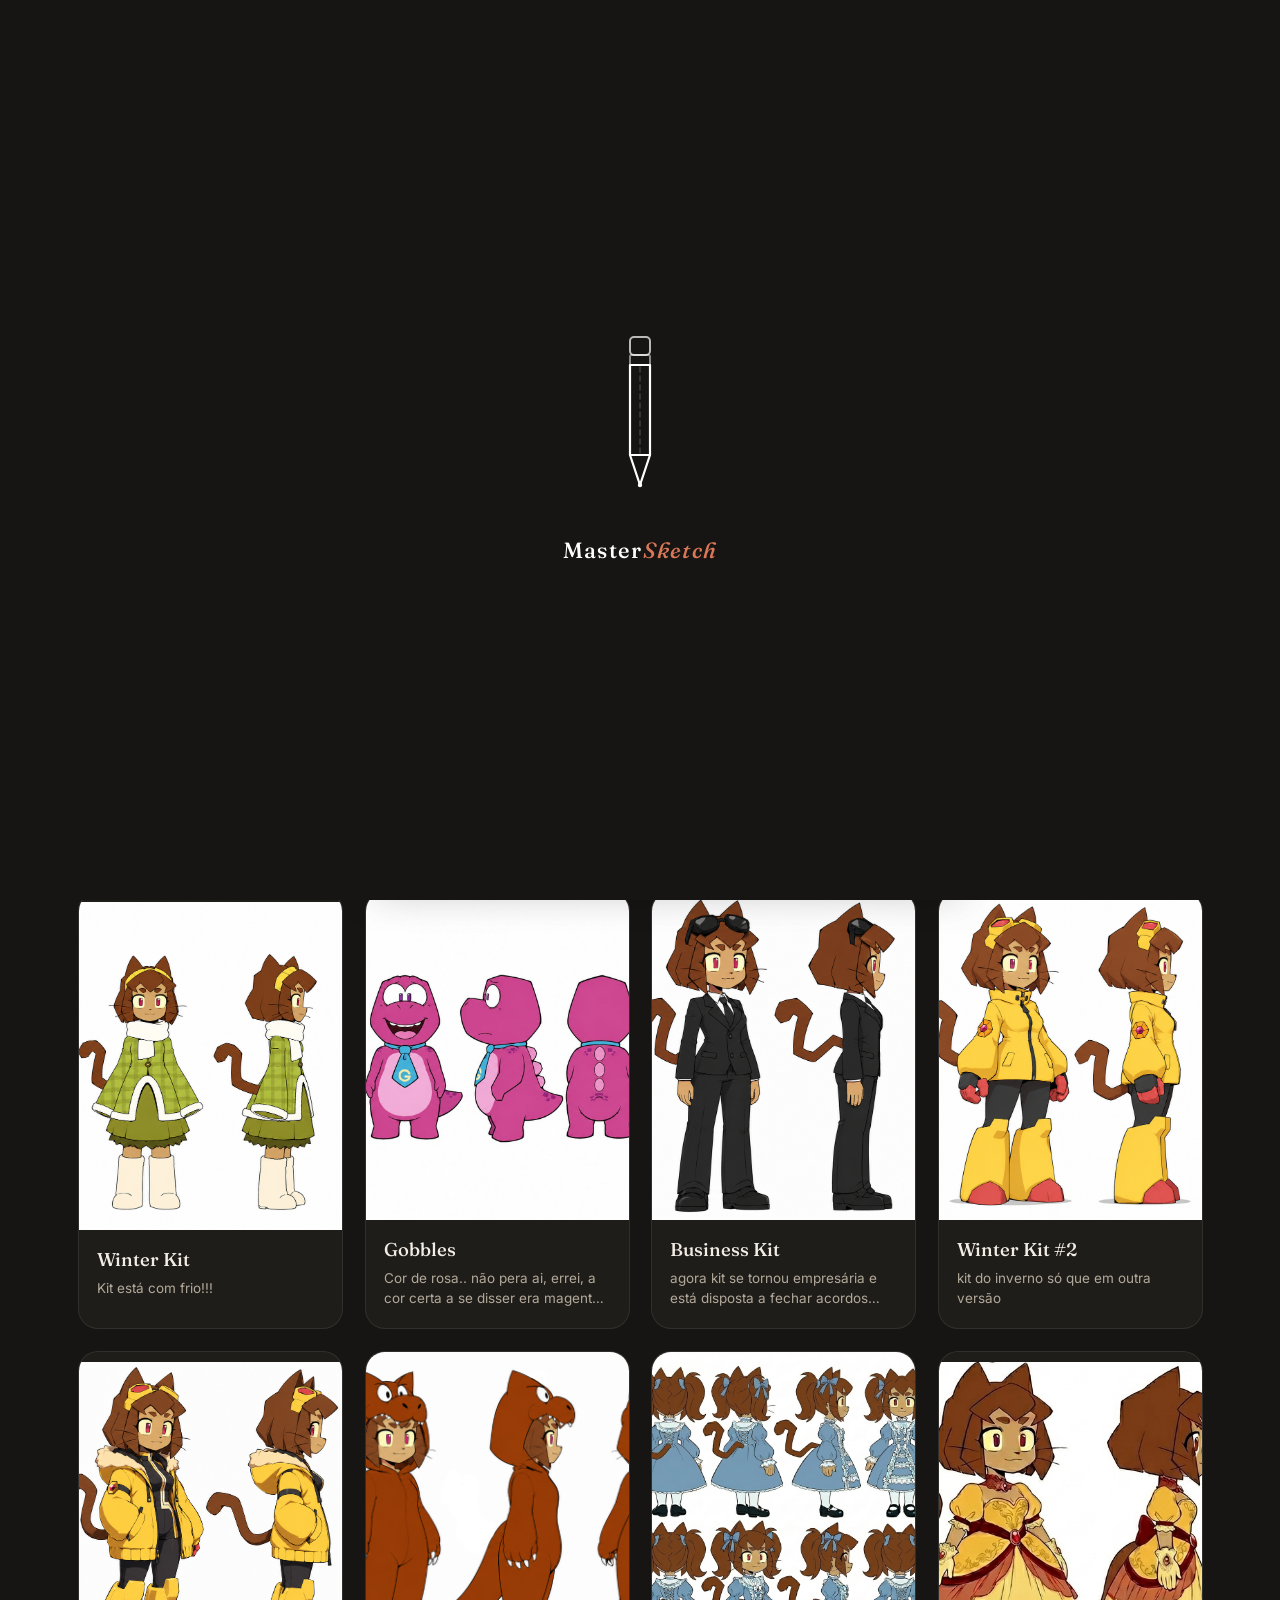
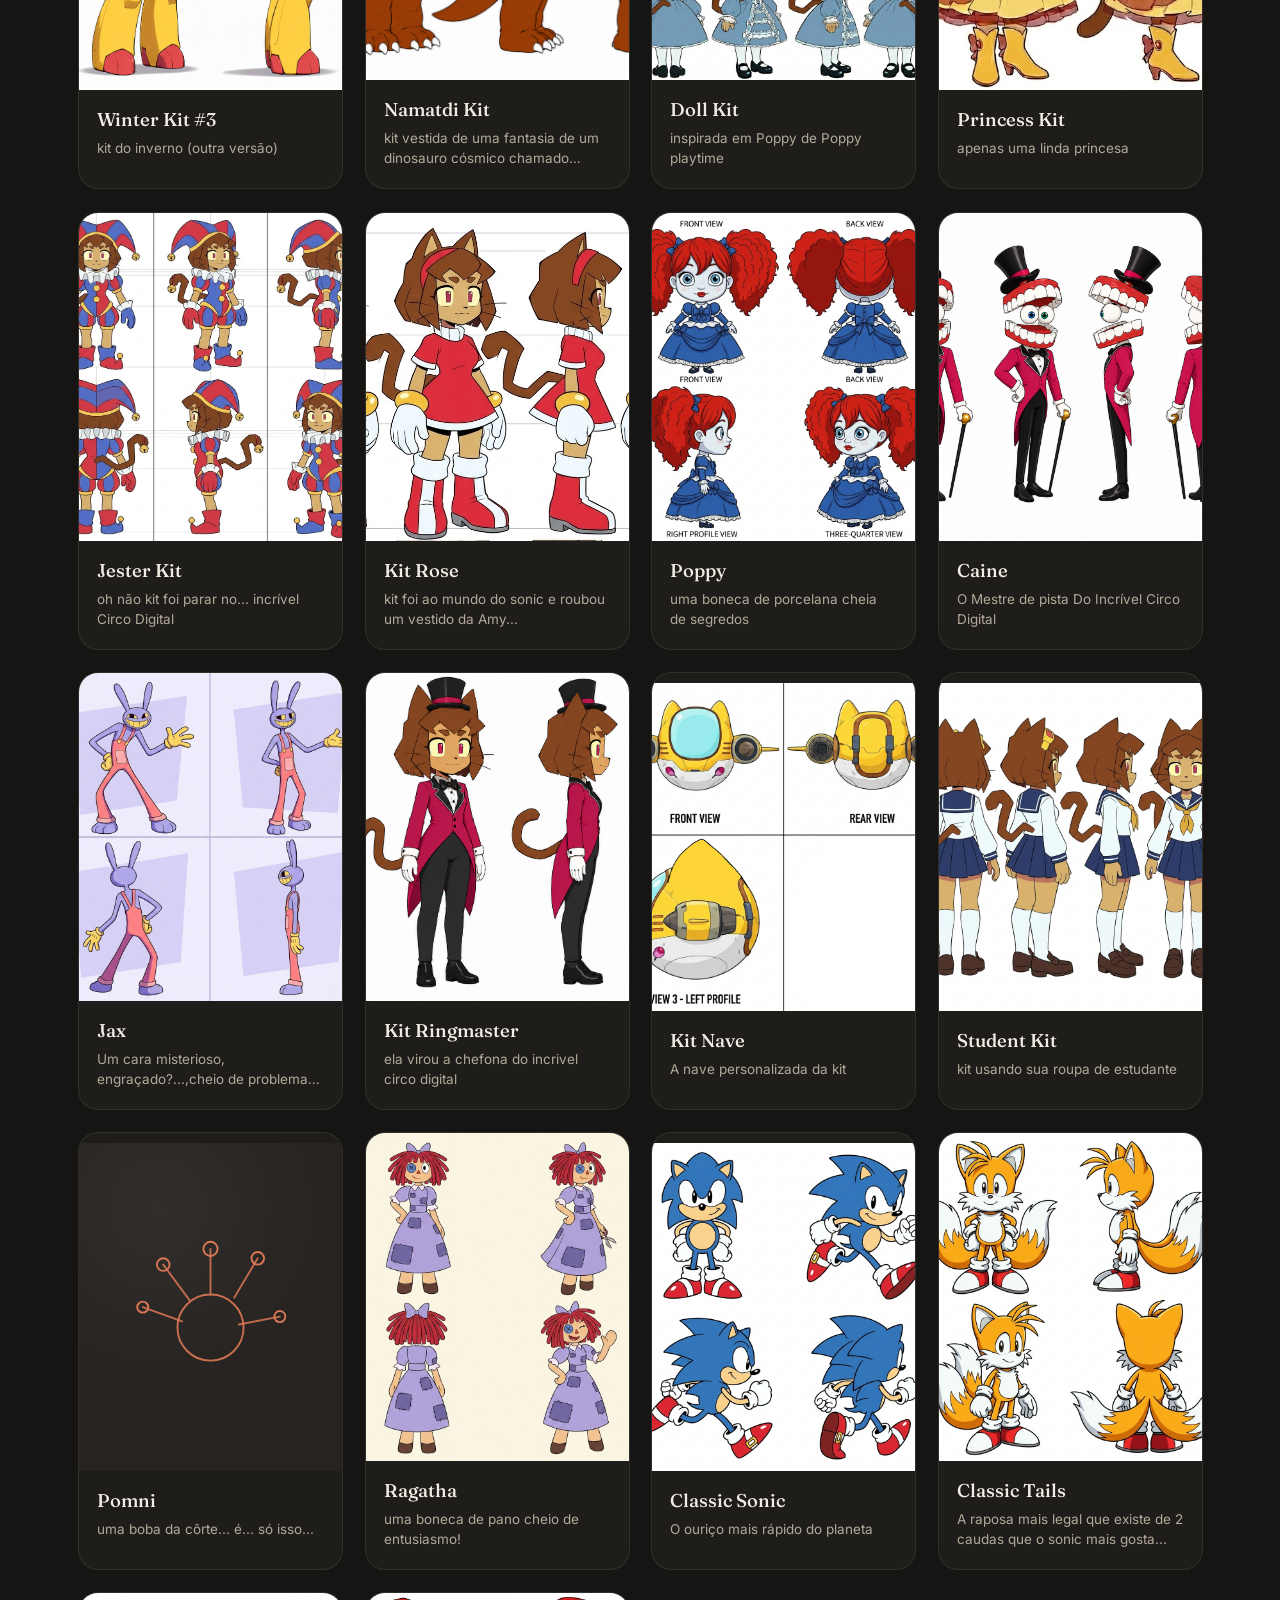
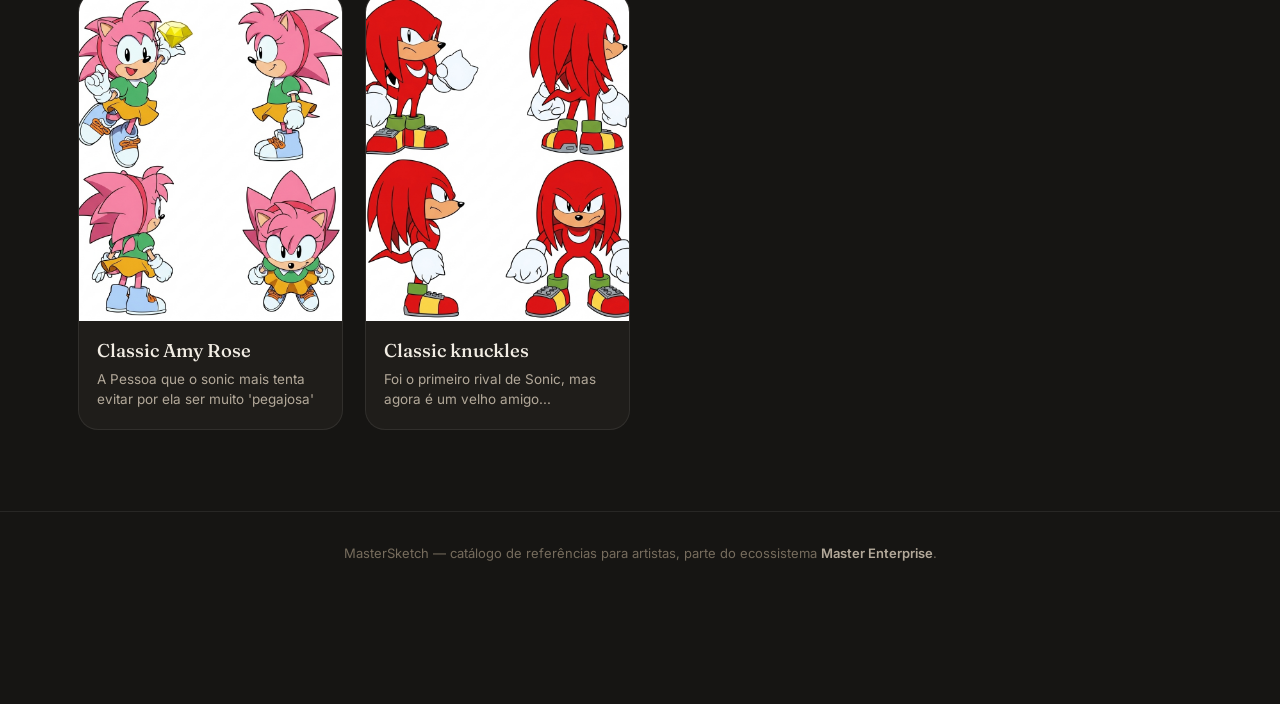
==== index.html @ 973085b6 "Add files via upload" ====
<!DOCTYPE html>
<html lang="pt-BR">
<head>
  <meta charset="UTF-8">
  <meta name="viewport" content="width=device-width, initial-scale=1.0">
  <title>MasterSketch — Referências para Artistas</title>
  <link rel="preconnect" href="https://fonts.googleapis.com">
  <link rel="preconnect" href="https://fonts.gstatic.com" crossorigin>
  <link href="https://fonts.googleapis.com/css2?family=Fraunces:ital,opsz,wght@0,9..144,300;0,9..144,400;0,9..144,500;0,9..144,600;0,9..144,700;1,9..144,400&family=Inter:wght@400;500;600;700&display=swap" rel="stylesheet">
  <link rel="stylesheet" href="style.css">
</head>
<body>

  <!-- ======= LOADING SCREEN ======= -->
  <div id="loading-screen" aria-hidden="true">
    <div class="pencil-scene">

      <!-- Pencil SVG — desenhado via stroke-dashoffset -->
      <svg id="pencil-svg" viewBox="0 0 48 164" width="48" height="164" fill="none" stroke-linecap="round" stroke-linejoin="round" aria-hidden="true">
        <!-- Borracha -->
        <rect class="p-eraser"  x="14" y="4"  width="20" height="18" rx="4"   stroke="rgba(255,255,255,0.7)"  stroke-width="2"/>
        <!-- Virola -->
        <rect class="p-ferrule" x="14" y="22" width="20" height="10" rx="1.5" stroke="rgba(255,255,255,0.5)"  stroke-width="2"/>
        <!-- Corpo -->
        <rect class="p-body"    x="14" y="32" width="20" height="90"           stroke="white"                  stroke-width="2.2"/>
        <!-- Linha central (tracejada) -->
        <line class="p-line"    x1="24" y1="34" x2="24" y2="120"              stroke="rgba(255,255,255,0.18)" stroke-width="1.5" stroke-dasharray="5 4"/>
        <!-- Cone de madeira -->
        <path class="p-cone"    d="M14 122 L24 152 L34 122"                    stroke="white"                  stroke-width="2.2"/>
        <!-- Ponta de grafite -->
        <circle class="p-tip"   cx="24" cy="152" r="2.2" fill="white" stroke="none"/>
      </svg>

      <!-- Linha que o lápis "escreve" -->
      <div class="write-line-wrap" aria-hidden="true">
        <div class="write-line"></div>
      </div>

    </div>

    <span class="loading-wordmark">Master<em>Sketch</em></span>
  </div>
  <!-- ======= /LOADING SCREEN ======= -->


  <div class="texture-overlay" aria-hidden="true"></div>

  <!-- HEADER -->
  <header class="site-header">
    <div class="header-inner">
      <a class="logo" href="#top" aria-label="MasterSketch — início">
        <!-- Logo: lápis branco -->
        <svg class="logo-mark" viewBox="0 0 24 24" fill="none" stroke="white" stroke-width="2" stroke-linecap="round" stroke-linejoin="round" aria-hidden="true">
          <path d="M17 3a2.828 2.828 0 1 1 4 4L7.5 20.5 2 22l1.5-5.5L17 3z"/>
          <line x1="15" y1="5" x2="19" y2="9"/>
        </svg>
        <span class="logo-text">Master<em>Sketch</em></span>
      </a>

      <!-- REDES SOCIAIS -->
      <nav class="social-links" aria-label="Redes sociais">
        <!-- YouTube -->
        <a href="https://www.youtube.com/@Master_Productions_Ofc/posts" class="social-icon" aria-label="YouTube" target="_blank" rel="noopener noreferrer">
          <svg viewBox="0 0 24 24" fill="currentColor" aria-hidden="true">
            <path d="M23.498 6.186a3.016 3.016 0 0 0-2.122-2.136C19.505 3.545 12 3.545 12 3.545s-7.505 0-9.377.505A3.017 3.017 0 0 0 .502 6.186C0 8.07 0 12 0 12s0 3.93.502 5.814a3.016 3.016 0 0 0 2.122 2.136c1.871.505 9.376.505 9.376.505s7.505 0 9.377-.505a3.015 3.015 0 0 0 2.122-2.136C24 15.93 24 12 24 12s0-3.93-.502-5.814zM9.545 15.568V8.432L15.818 12l-6.273 3.568z"/>
          </svg>
        </a>
        <!-- TikTok -->
        <a href="https://www.tiktok.com/@masterenterpriseofc" class="social-icon" aria-label="TikTok" target="_blank" rel="noopener noreferrer">
          <svg viewBox="0 0 24 24" fill="currentColor" aria-hidden="true">
            <path d="M19.59 6.69a4.83 4.83 0 0 1-3.77-4.25V2h-3.45v13.67a2.89 2.89 0 0 1-2.88 2.5 2.89 2.89 0 0 1-2.89-2.89 2.89 2.89 0 0 1 2.89-2.89c.28 0 .54.04.79.1V9.01a6.33 6.33 0 0 0-.79-.05 6.34 6.34 0 0 0-6.34 6.34 6.34 6.34 0 0 0 6.34 6.34 6.34 6.34 0 0 0 6.33-6.34V8.69a8.19 8.19 0 0 0 4.79 1.52V6.75a4.85 4.85 0 0 1-1.02-.06z"/>
          </svg>
        </a>
        <!-- Instagram -->
        <a href="https://www.instagram.com/master_enterpriseofc?igsh=dGdkcW5sOG04YzR3" class="social-icon" aria-label="Instagram" target="_blank" rel="noopener noreferrer">
          <svg viewBox="0 0 24 24" fill="currentColor" aria-hidden="true">
            <path d="M12 2.163c3.204 0 3.584.012 4.85.07 3.252.148 4.771 1.691 4.919 4.919.058 1.265.069 1.645.069 4.849 0 3.205-.012 3.584-.069 4.849-.149 3.225-1.664 4.771-4.919 4.919-1.266.058-1.644.07-4.85.07-3.204 0-3.584-.012-4.849-.07-3.26-.149-4.771-1.699-4.919-4.92-.058-1.265-.07-1.644-.07-4.849 0-3.204.013-3.583.07-4.849.149-3.227 1.664-4.771 4.919-4.919 1.266-.057 1.645-.069 4.849-.069zM12 0C8.741 0 8.333.014 7.053.072 2.695.272.273 2.69.073 7.052.014 8.333 0 8.741 0 12c0 3.259.014 3.668.072 4.948.2 4.358 2.618 6.78 6.98 6.98C8.333 23.986 8.741 24 12 24c3.259 0 3.668-.014 4.948-.072 4.354-.2 6.782-2.618 6.979-6.98.059-1.28.073-1.689.073-4.948 0-3.259-.014-3.667-.072-4.947-.196-4.354-2.617-6.78-6.979-6.98C15.668.014 15.259 0 12 0zm0 5.838a6.162 6.162 0 1 0 0 12.324 6.162 6.162 0 0 0 0-12.324zM12 16a4 4 0 1 1 0-8 4 4 0 0 1 0 8zm6.406-11.845a1.44 1.44 0 1 0 0 2.881 1.44 1.44 0 0 0 0-2.881z"/>
          </svg>
        </a>
      </nav>

      <span class="count-badge" id="resultCount" aria-live="polite">— referências</span>
    </div>
  </header>

  <main>
    <!-- HERO -->
    <section class="hero" id="top">
      <p class="eyebrow">Catálogo de referências</p>
      <h1>Bases que sustentam<br><span class="ital">o seu traço.</span></h1>
      <p class="hero-sub">Uma coleção de modelos, para estudar antes de desenhar — pronta para inspirar.</p>
    </section>

    <!-- GALERIA -->
    <section class="gallery-section" aria-label="Galeria de referências">
      <div class="gallery-grid" id="galleryGrid" role="list"></div>
      <div class="empty-state" id="emptyState" hidden>
        <svg viewBox="0 0 240 300" fill="none" stroke="#766c5d" stroke-width="2" stroke-linecap="round" aria-hidden="true">
          <circle cx="120" cy="108" r="62"/>
          <path d="M58 108h124M120 46v0"/>
          <path d="M70 150c8 38 32 60 50 60s42-22 50-60"/>
        </svg>
        <p id="emptyMsg">Nenhuma referência encontrada para essa busca.</p>
        <div id="emptyRelated" class="empty-related" hidden></div>
        <button id="clearSearchBtn" type="button">Limpar busca</button>
      </div>
    </section>
  </main>

  <!-- FOOTER -->
  <footer class="site-footer">
    <p>MasterSketch — catálogo de referências para artistas, parte do ecossistema <strong>Master Enterprise</strong>.</p>
  </footer>

  <!-- MODAL -->
  <div class="modal-overlay" id="modalOverlay" hidden>
    <div class="modal" role="dialog" aria-modal="true" aria-labelledby="modalTitle">
      <button class="modal-close" id="modalClose" type="button" aria-label="Fechar">×</button>
      <button class="modal-nav modal-prev" id="modalPrev" type="button" aria-label="Referência anterior">‹</button>
      <button class="modal-nav modal-next" id="modalNext" type="button" aria-label="Próxima referência">›</button>
      <div class="modal-art" id="modalArt"></div>
      <div class="modal-info">
        <div class="modal-title-wrap">
          <h2 id="modalTitle"></h2>
          <div style="display:flex; gap:8px;">
            <button class="modal-play-btn" id="modalPlayBtn" type="button" aria-label="Ouvir descrição">
              <svg viewBox="0 0 24 24" fill="currentColor" aria-hidden="true">
                <path d="M8 5v14l11-7z"/>
              </svg>
            </button>
            <button class="modal-download-btn" id="modalDownloadBtn" type="button" aria-label="Baixar imagem">
              <svg viewBox="0 0 24 24" fill="currentColor" aria-hidden="true">
                <path d="M19 9h-4V3H9v6H5l7 7 7-7zM5 18v2h14v-2H5z"/>
              </svg>
            </button>
          </div>
        </div>
        <p id="modalDescription"></p>
      </div>
    </div>
  </div>

  <!-- BARRA INFERIOR DE BUSCA -->
  <div class="bottom-bar" role="search">
    <div class="bottom-bar-inner">

      <button class="bottom-icon-btn" id="scrollTopBtn" type="button" aria-label="Voltar ao topo">
        <svg viewBox="0 0 24 24" fill="none" stroke="currentColor" stroke-width="2" stroke-linecap="round" stroke-linejoin="round" aria-hidden="true">
          <path d="M12 19V5M5 12l7-7 7 7"/>
        </svg>
      </button>

      <!-- Wrapper relativo para posicionar o dropdown acima -->
      <div class="search-wrap">

        <!-- Dropdown de sugestões (aparece acima do input) -->
        <div class="suggestions-dropdown" id="suggestionsDropdown" hidden role="listbox" aria-label="Sugestões de busca"></div>

        <div class="chat-pill">
          <svg viewBox="0 0 24 24" fill="none" stroke="currentColor" stroke-width="2" stroke-linecap="round" stroke-linejoin="round" aria-hidden="true">
            <circle cx="11" cy="11" r="7"/><path d="M21 21l-4.3-4.3"/>
          </svg>
          <input
            type="search"
            id="searchInput"
            placeholder="Buscar uma referência…"
            aria-label="Buscar referências"
            aria-autocomplete="list"
            aria-controls="suggestionsDropdown"
            autocomplete="off"
            spellcheck="false"
          >
          <button class="chat-pill-clear" id="searchClearBtn" type="button" aria-label="Limpar busca">×</button>
        </div>

      </div>
    </div>
  </div>

  <script src="app.js"></script>
</body>
</html>
---- style.css ----
/* =====================================================
   TOKENS
   ===================================================== */
:root {
  --bg:              #161513;
  --bg-elevated:     #1f1d1a;
  --bg-elevated-2:   #262320;
  --border:          rgba(255,255,255,0.08);
  --border-strong:   rgba(255,255,255,0.18);
  --text:            #f2ede4;
  --text-secondary:  #b3a99a;
  --text-tertiary:   #766c5d;
  --accent:          #da7756;
  --accent-hover:    #ea8a6a;
  --accent-soft:     rgba(218,119,86,0.14);
  --radius-l:        20px;
  --radius-m:        14px;
  --radius-s:        10px;
  --font-display:    'Fraunces', Georgia, serif;
  --font-body:       'Inter', -apple-system, BlinkMacSystemFont, sans-serif;
  --ease:            cubic-bezier(.22,.61,.36,1);
  --ease-out:        cubic-bezier(0, 0, .36, 1);
}

/* =====================================================
   RESET
   ===================================================== */
*, *::before, *::after { box-sizing: border-box; margin: 0; padding: 0; }

html { scroll-behavior: smooth; }

body {
  background:  var(--bg);
  color:       var(--text);
  font-family: var(--font-body);
  line-height: 1.5;
  -webkit-font-smoothing: antialiased;
  overflow-x: hidden;
}

::selection { background: var(--accent-soft); color: var(--text); }

a      { color: inherit; text-decoration: none; }
button { font-family: inherit; cursor: pointer; }
img    { display: block; max-width: 100%; }

:focus-visible {
  outline:        2px solid var(--accent);
  outline-offset: 3px;
  border-radius:  4px;
}


/* =====================================================
   LOADING SCREEN
   ===================================================== */
#loading-screen {
  position:   fixed;
  inset:      0;
  z-index:    9999;
  background: var(--bg);
  display:    flex;
  flex-direction: column;
  align-items:    center;
  justify-content: center;
  gap: 32px;
  /* transição de saída */
  transition: opacity 0.65s var(--ease), visibility 0.65s;
}

#loading-screen.hiding {
  opacity:        0;
  visibility:     hidden;
  pointer-events: none;
}

/* Pencil scene — engloba SVG + linha de escrita */
.pencil-scene {
  position: relative;
  display:  flex;
  flex-direction: column;
  align-items:    center;
  /* Float suave depois que termina de desenhar */
  animation: pencil-float 1.8s 2.0s ease-in-out infinite;
}

@keyframes pencil-float {
  0%, 100% { transform: translateY(0px);   }
  50%       { transform: translateY(-10px); }
}

/* --- Partes do lápis (stroke-dashoffset draw-in) --- */

.p-eraser {
  stroke-dasharray:  100;
  stroke-dashoffset: 100;
  animation: draw-in 0.38s 0.10s var(--ease) forwards;
}

.p-ferrule {
  stroke-dasharray:  68;
  stroke-dashoffset: 68;
  animation: draw-in 0.24s 0.42s var(--ease) forwards;
}

.p-body {
  stroke-dasharray:  228;
  stroke-dashoffset: 228;
  animation: draw-in 0.72s 0.60s var(--ease) forwards;
}

.p-line {
  /* Linha tracejada — inicialmente invisível pelo dashoffset */
  animation: fade-in 0.4s 1.28s ease forwards;
  opacity: 0;
}

.p-cone {
  stroke-dasharray:  88;
  stroke-dashoffset: 88;
  animation: draw-in 0.38s 1.48s var(--ease) forwards;
}

.p-tip {
  opacity: 0;
  animation: fade-in 0.22s 1.80s ease forwards;
}

@keyframes draw-in {
  to { stroke-dashoffset: 0; }
}

@keyframes fade-in {
  to { opacity: 1; }
}

/* --- Linha horizontal que o lápis "escreve" --- */
.write-line-wrap {
  margin-top: 4px;
  width:  80px;
  height: 1px;
  overflow: hidden;
}

.write-line {
  width:      0%;
  height:     100%;
  background: rgba(255,255,255,0.35);
  border-radius: 1px;
  animation: extend-line 0.9s 1.90s var(--ease-out) forwards;
}

@keyframes extend-line {
  0%   { width: 0%;   opacity: 0.45; }
  60%  { width: 100%; opacity: 0.35; }
  100% { width: 100%; opacity: 0;    }
}

/* --- Wordmark embaixo do lápis --- */
.loading-wordmark {
  font-family: var(--font-display);
  font-size:   22px;
  font-weight: 500;
  letter-spacing: 0.06em;
  color: white;
  opacity: 0;
  animation: fade-in 0.5s 1.35s ease forwards;
}

.loading-wordmark em {
  font-style: italic;
  color: var(--accent);
}


/* =====================================================
   BACKGROUND TEXTURE
   ===================================================== */
.texture-overlay {
  position:       fixed;
  inset:          0;
  z-index:        0;
  pointer-events: none;
  background-image:
    repeating-linear-gradient(0deg,   rgba(255,255,255,0.028) 0px, rgba(255,255,255,0.028) 1px, transparent 1px, transparent 72px),
    repeating-linear-gradient(90deg,  rgba(255,255,255,0.028) 0px, rgba(255,255,255,0.028) 1px, transparent 1px, transparent 72px);
  -webkit-mask-image: radial-gradient(ellipse 80% 60% at 50% 0%, #000 0%, transparent 75%);
          mask-image: radial-gradient(ellipse 80% 60% at 50% 0%, #000 0%, transparent 75%);
}


/* =====================================================
   HEADER
   ===================================================== */
.site-header {
  position: sticky;
  top:      0;
  z-index:  40;
  background:        rgba(22,21,19,0.82);
  backdrop-filter:   blur(14px);
  -webkit-backdrop-filter: blur(14px);
  border-bottom: 1px solid var(--border);
}

.header-inner {
  max-width: 1180px;
  margin:  0 auto;
  padding: 16px 28px;
  display:      flex;
  align-items:  center;
  justify-content: space-between;
  gap: 16px;
}

/* --- Logo com lápis branco --- */
.logo {
  display:     flex;
  align-items: center;
  gap: 10px;
}

.logo-mark {
  width:  22px;
  height: 22px;
  flex-shrink: 0;
  transition: transform 0.3s var(--ease);
}

.logo:hover .logo-mark { transform: rotate(-8deg) scale(1.08); }

.logo-text {
  font-family:    var(--font-display);
  font-size:      19px;
  font-weight:    500;
  letter-spacing: 0.2px;
}

.logo-text em {
  font-style: italic;
  color: var(--accent);
}

.count-badge {
  font-size:    13px;
  color:        var(--text-tertiary);
  border:       1px solid var(--border);
  padding:      7px 14px;
  border-radius: 100px;
  white-space:  nowrap;
  transition:   color 0.2s, border-color 0.2s;
}

/* --- Redes sociais no header --- */
.social-links {
  display:     flex;
  align-items: center;
  gap:         4px;
  margin-left: auto;
  margin-right: 12px;
}

.social-icon {
  display:     flex;
  align-items: center;
  justify-content: center;
  width:  34px;
  height: 34px;
  border-radius: 50%;
  color:  var(--text-tertiary);
  border: 1px solid transparent;
  transition:
    color        0.2s var(--ease),
    background   0.2s var(--ease),
    border-color 0.2s var(--ease),
    transform    0.2s var(--ease);
}

.social-icon svg {
  width:  16px;
  height: 16px;
}

.social-icon:hover {
  color:        var(--text);
  background:   var(--bg-elevated-2);
  border-color: var(--border);
  transform:    translateY(-2px);
}

.social-icon[aria-label="YouTube"]:hover  { color: #ff0000; border-color: rgba(255,0,0,0.25);   background: rgba(255,0,0,0.08); }
.social-icon[aria-label="TikTok"]:hover   { color: #ffffff; border-color: rgba(255,255,255,0.2); background: rgba(255,255,255,0.06); }
.social-icon[aria-label="Instagram"]:hover {
  color:        #e1306c;
  border-color: rgba(225,48,108,0.3);
  background:   rgba(225,48,108,0.08);
}


/* =====================================================
   HERO
   ===================================================== */
.hero {
  position:   relative;
  z-index:    1;
  max-width:  780px;
  margin:     0 auto;
  padding:    72px 28px 40px;
  text-align: center;
}

.eyebrow {
  font-size:      12px;
  font-weight:    600;
  letter-spacing: 0.14em;
  text-transform: uppercase;
  color:          var(--accent);
  margin-bottom:  18px;
}

.hero h1 {
  font-family:    var(--font-display);
  font-weight:    500;
  font-size:      clamp(34px, 5.4vw, 54px);
  line-height:    1.12;
  letter-spacing: -0.01em;
}

.hero h1 .ital {
  font-style:  italic;
  font-weight: 400;
  color: var(--accent);
}

.hero-sub {
  margin:     22px auto 0;
  max-width:  520px;
  color:      var(--text-secondary);
  font-size:  16px;
  line-height: 1.6;
}


/* =====================================================
   GALERIA
   ===================================================== */
.gallery-section {
  position:  relative;
  z-index:   1;
  max-width: 1180px;
  margin:    0 auto;
  padding:   20px 28px 80px;
}

.gallery-grid {
  display: grid;
  grid-template-columns: repeat(auto-fill, minmax(250px, 1fr));
  gap: 22px;
}

/* --- Cards --- */
.card {
  background:    var(--bg-elevated);
  border:        1px solid var(--border);
  border-radius: var(--radius-l);
  overflow:      hidden;
  text-align:    left;
  width:         100%;
  color:         inherit;
  opacity:       0;
  transform:     translateY(16px);
  transition:
    opacity     0.5s var(--ease),
    transform   0.5s var(--ease),
    border-color 0.2s var(--ease),
    box-shadow  0.2s var(--ease);
  will-change: opacity, transform;
}

.card.visible {
  opacity:   1;
  transform: translateY(0);
}

.card:hover {
  border-color: var(--border-strong);
  box-shadow:   0 16px 36px -16px rgba(0,0,0,0.55);
}

.card-art {
  position:     relative;
  aspect-ratio: 4 / 5;
  background:
    radial-gradient(circle at 30% 20%, rgba(255,255,255,0.05), transparent 55%),
    var(--bg-elevated-2);
  display:         flex;
  align-items:     center;
  justify-content: center;
  overflow: hidden;
}

.card-art img {
  width:       100%;
  height:      100%;
  object-fit:  cover;
  transition:  transform 0.45s var(--ease);
}

.card:hover .card-art img { transform: scale(1.04); }

.card-art svg {
  width:  72%;
  height: 72%;
  transition: transform 0.4s var(--ease);
}

.card:hover .card-art svg { transform: scale(1.04) rotate(-1deg); }

.card-body { padding: 18px 18px 20px; }

.card-title {
  font-family:    var(--font-display);
  font-size:      18.5px;
  font-weight:    500;
  line-height:    1.28;
  margin-bottom:  6px;
}

.card-desc {
  font-size:  13.5px;
  color:      var(--text-secondary);
  line-height: 1.5;
  display:        -webkit-box;
  -webkit-line-clamp: 2;
  -webkit-box-orient: vertical;
  overflow: hidden;
}


/* =====================================================
   EMPTY STATE
   ===================================================== */
.empty-state {
  text-align: center;
  padding:    80px 20px;
  color:      var(--text-secondary);
}

.empty-state svg {
  width:  100px;
  height: 100px;
  margin: 0 auto 22px;
  opacity: 0.55;
}

.empty-state p { margin-bottom: 18px; font-size: 15px; }

.empty-state > button {
  background:    var(--accent);
  color:         #1a1410;
  border:        none;
  font-weight:   600;
  font-size:     13.5px;
  padding:       11px 22px;
  border-radius: 100px;
  transition:    background 0.18s var(--ease);
}

.empty-state > button:hover { background: var(--accent-hover); }


/* =====================================================
   SKELETON — imagens em carregamento
   ===================================================== */
.card-art.img-loading {
  position: relative;
  overflow: hidden;
}

.card-art.img-loading::after {
  content: '';
  position: absolute;
  inset: 0;
  background: linear-gradient(
    90deg,
    transparent      0%,
    rgba(255,255,255,0.055) 50%,
    transparent      100%
  );
  background-size: 200% 100%;
  animation: skeleton-shimmer 1.4s ease-in-out infinite;
}

@keyframes skeleton-shimmer {
  0%   { background-position:  200% 0; }
  100% { background-position: -200% 0; }
}


/* =====================================================
   FOOTER
   ===================================================== */
.site-footer {
  position:   relative;
  z-index:    1;
  border-top: 1px solid var(--border);
  padding:    30px 28px 140px;
  text-align: center;
}

.site-footer p {
  font-size:   13px;
  color:       var(--text-tertiary);
  line-height: 1.7;
}

.site-footer strong { color: var(--text-secondary); font-weight: 600; }

.site-footer code {
  font-family: 'SF Mono', Consolas, monospace;
  background:  var(--bg-elevated);
  border:      1px solid var(--border);
  padding:     1px 6px;
  border-radius: 5px;
  font-size:   12px;
}


/* =====================================================
   MODAL
   ===================================================== */
.modal-overlay {
  position:        fixed;
  inset:           0;
  z-index:         100;
  background:      rgba(10,9,8,0.78);
  backdrop-filter: blur(6px);
  -webkit-backdrop-filter: blur(6px);
  display:         flex;
  align-items:     center;
  justify-content: center;
  padding: 24px;
  opacity:        0;
  pointer-events: none;
  transition:     opacity 0.25s var(--ease);
}

.modal-overlay.open {
  opacity:        1;
  pointer-events: auto;
}

.modal {
  background:    var(--bg-elevated);
  border:        1px solid var(--border-strong);
  border-radius: var(--radius-l);
  max-width:     880px;
  width:         100%;
  max-height:    88vh;
  display: grid;
  grid-template-columns: 1.1fr 1fr;
  overflow: hidden;
  position:   relative;
  transform:  translateY(18px) scale(.98);
  transition: transform 0.3s var(--ease);
}

.modal-overlay.open .modal { transform: translateY(0) scale(1); }

.modal-art {
  background: var(--bg-elevated-2);
  display:    flex;
  align-items: center;
  justify-content: center;
  padding:    30px;
  min-height: 260px;
}

.modal-art img {
  width:         100%;
  border-radius: var(--radius-m);
  object-fit:    cover;
  max-height:    60vh;
}

.modal-art svg { width: 78%; height: 78%; }

.modal-info {
  padding:    36px 34px;
  overflow-y: auto;
  display:    flex;
  flex-direction: column;
  gap: 14px;
}

.modal-title-wrap {
  display: flex;
  align-items: center;
  justify-content: space-between;
  gap: 12px;
}

.modal-info h2 {
  font-family:    var(--font-display);
  font-size:      27px;
  font-weight:    500;
  line-height:    1.22;
  flex: 1;
}

.modal-play-btn,
.modal-download-btn {
  flex-shrink: 0;
  width: 40px;
  height: 40px;
  border-radius: 50%;
  background: var(--accent);
  border: none;
  color: #1a1410;
  display: flex;
  align-items: center;
  justify-content: center;
  transition: background 0.18s var(--ease), transform 0.18s var(--ease);
}

.modal-play-btn:hover,
.modal-download-btn:hover {
  background: var(--accent-hover);
  transform: scale(1.05);
}

.modal-play-btn svg,
.modal-download-btn svg {
  width: 18px;
  height: 18px;
}

.modal-play-btn svg {
  margin-left: 2px;
}

.modal-info p {
  color:       var(--text-secondary);
  font-size:   15px;
  line-height: 1.65;
}

.modal-close, .modal-nav {
  position:   absolute;
  background: rgba(22,21,19,0.7);
  border:     1px solid var(--border);
  color:      var(--text);
  width:  30px;
  height: 30px;
  border-radius: 50%;
  display:     flex;
  align-items: center;
  justify-content: center;
  font-size:   19px;
  transition:  background 0.18s var(--ease), border-color 0.18s var(--ease);
}

.modal-close:hover, .modal-nav:hover {
  background:   var(--accent-soft);
  border-color: var(--accent);
}

.modal-close  { top: 14px; right: 14px; z-index: 5; }
.modal-prev   { top: 50%; left:  14px; transform: translateY(-50%); }
.modal-next   { top: 50%; right: 14px; transform: translateY(-50%); }


/* =====================================================
   BARRA INFERIOR DE BUSCA
   ===================================================== */
.bottom-bar {
  position: fixed;
  left:   0;
  right:  0;
  bottom: 0;
  z-index: 50;
  background: linear-gradient(180deg, transparent, var(--bg) 32%);
  padding: 24px 20px calc(16px + env(safe-area-inset-bottom));
  pointer-events: none;
}

.bottom-bar-inner {
  max-width: 680px;
  margin:    0 auto;
  display:     flex;
  align-items: center;
  gap:         10px;
  pointer-events: auto;
}

.bottom-icon-btn {
  flex-shrink: 0;
  width:  46px;
  height: 46px;
  border-radius: 50%;
  border:     1px solid var(--border);
  background: var(--bg-elevated);
  color:      var(--text-secondary);
  display:     flex;
  align-items: center;
  justify-content: center;
  transition:
    border-color 0.18s var(--ease),
    color        0.18s var(--ease),
    background   0.18s var(--ease);
}

.bottom-icon-btn:hover { border-color: var(--border-strong); color: var(--text); }
.bottom-icon-btn svg   { width: 18px; height: 18px; }


/* =====================================================
   SEARCH WRAP (posiciona o dropdown acima)
   ===================================================== */
.search-wrap {
  flex:     1;
  position: relative;
}

/* --- Dropdown de sugestões --- */
.suggestions-dropdown {
  position:      absolute;
  bottom:        calc(100% + 10px);
  left:  0;
  right: 0;
  background:    var(--bg-elevated);
  border:        1px solid var(--border-strong);
  border-radius: var(--radius-m);
  overflow:      hidden;
  box-shadow:    0 -8px 32px -8px rgba(0,0,0,0.6);
  z-index:       60;

  /* Entrada animada */
  animation: sug-appear 0.18s var(--ease) both;
}

.suggestions-dropdown[hidden] { display: none; }

@keyframes sug-appear {
  from { opacity: 0; transform: translateY(6px); }
  to   { opacity: 1; transform: translateY(0);   }
}

/* --- Animação de SAÍDA do dropdown --- */
.suggestions-dropdown.hiding {
  animation: sug-disappear 0.14s var(--ease) forwards;
  pointer-events: none;
}

@keyframes sug-disappear {
  from { opacity: 1; transform: translateY(0);   }
  to   { opacity: 0; transform: translateY(5px); }
}

.sug-header {
  padding:        9px 14px 5px;
  font-size:      10.5px;
  font-weight:    600;
  letter-spacing: 0.12em;
  text-transform: uppercase;
  color:          var(--text-tertiary);
  border-bottom:  1px solid var(--border);
}

.sug-item {
  display:     flex;
  align-items: center;
  gap: 10px;
  width:      100%;
  padding:    10px 14px;
  border:     none;
  background: none;
  color:      var(--text);
  font-family: var(--font-body);
  font-size:  14px;
  text-align: left;
  cursor:     pointer;
  transition: background 0.11s;
  /* Evitar quebra de linha */
  white-space: nowrap;
  overflow:    hidden;
}

.sug-item:hover,
.sug-item.active {
  background: var(--accent-soft);
}

.sug-item + .sug-item {
  border-top: 1px solid var(--border);
}

.sug-icon {
  width:  14px;
  height: 14px;
  color:  var(--text-tertiary);
  flex-shrink: 0;
  stroke-width: 2;
}

.sug-label {
  flex: 1;
  overflow:      hidden;
  text-overflow: ellipsis;
}

.sug-match {
  color:       var(--accent);
  font-weight: 600;
}

.sug-badge {
  font-size:  11.5px;
  color:      var(--text-tertiary);
  background: var(--bg-elevated-2);
  border:     1px solid var(--border);
  padding:    2px 8px;
  border-radius: 100px;
  flex-shrink: 0;
}


/* =====================================================
   CHAT PILL (input de busca)
   ===================================================== */
.chat-pill {
  width: 100%;
  display:     flex;
  align-items: center;
  gap: 10px;
  background:    var(--bg-elevated);
  border:        1px solid var(--border);
  border-radius: 100px;
  padding:       13px 10px 13px 18px;
  box-shadow:    0 18px 40px -18px rgba(0,0,0,0.65);
  transition:
    border-color 0.2s var(--ease),
    background   0.2s var(--ease);
}

.chat-pill:focus-within {
  border-color: var(--accent);
  background:   var(--bg-elevated-2);
}

.chat-pill > svg {
  width:  17px;
  height: 17px;
  color:  var(--text-tertiary);
  flex-shrink: 0;
}

.chat-pill input {
  flex:       1;
  background: none;
  border:     none;
  outline:    none;
  color:      var(--text);
  font-family: var(--font-body);
  font-size:  15px;
  min-width:  0;
}

.chat-pill input::placeholder { color: var(--text-tertiary); }

.chat-pill-clear {
  flex-shrink:   0;
  width:  24px;
  height: 24px;
  border-radius: 50%;
  border:        none;
  background:    var(--bg-elevated-2);
  color:         var(--text-tertiary);
  display:       none;
  align-items:   center;
  justify-content: center;
  font-size:     14px;
  line-height:   1;
  transition:    color 0.15s, background 0.15s;
}

.chat-pill-clear.show  { display: flex; }
.chat-pill-clear:hover { color: var(--text); background: var(--border-strong); }


/* =====================================================
   EMPTY RELATED — sugestões quando busca retorna vazio
   ===================================================== */
.empty-related {
  display:         flex;
  flex-wrap:       wrap;
  align-items:     center;
  justify-content: center;
  gap:             8px;
  margin:          0 auto 20px;
  max-width:       400px;
  font-size:       13px;
  color:           var(--text-tertiary);
}

.empty-related-label {
  width:       100%;
  text-align:  center;
  font-size:   12.5px;
  color:       var(--text-tertiary);
  margin-bottom: 2px;
}

.empty-chip {
  display:       inline-block;
  padding:       5px 14px;
  border-radius: 100px;
  border:        1px solid var(--border-strong);
  background:    var(--bg-elevated);
  color:         var(--text-secondary);
  font-size:     13px;
  font-family:   var(--font-body);
  cursor:        pointer;
  transition:    border-color 0.15s var(--ease), color 0.15s var(--ease), background 0.15s var(--ease);
}

.empty-chip:hover {
  border-color: var(--accent);
  color:        var(--accent);
  background:   var(--accent-soft);
}


/* =====================================================
   RESPONSIVIDADE
   ===================================================== */
@media (max-width: 760px) {
  .header-inner  { padding: 14px 18px; }
  .hero          { padding: 48px 18px 30px; }
  .gallery-section { padding: 12px 18px 60px; }
  .bottom-bar    { padding: 16px 14px calc(14px + env(safe-area-inset-bottom)); }
  .bottom-icon-btn { width: 42px; height: 42px; }
  .site-footer   { padding-bottom: 130px; }
  .modal         { grid-template-columns: 1fr; max-height: 92vh; overflow-y: auto; }
  .modal-art     { min-height: 200px; padding: 22px; }
  .modal-info    { padding: 24px 22px 30px; }
  .modal-nav     { display: none; }
  .sug-badge     { display: none; }
  .count-badge   { display: none; }
  .social-links  { margin-right: 0; }
  .social-icon   { width: 30px; height: 30px; }
  .social-icon svg { width: 15px; height: 15px; }
}

@media (prefers-reduced-motion: reduce) {
  *, *::before, *::after {
    transition-duration: 0.001ms !important;
    animation-duration:  0.001ms !important;
    scroll-behavior: auto !important;
  }
}
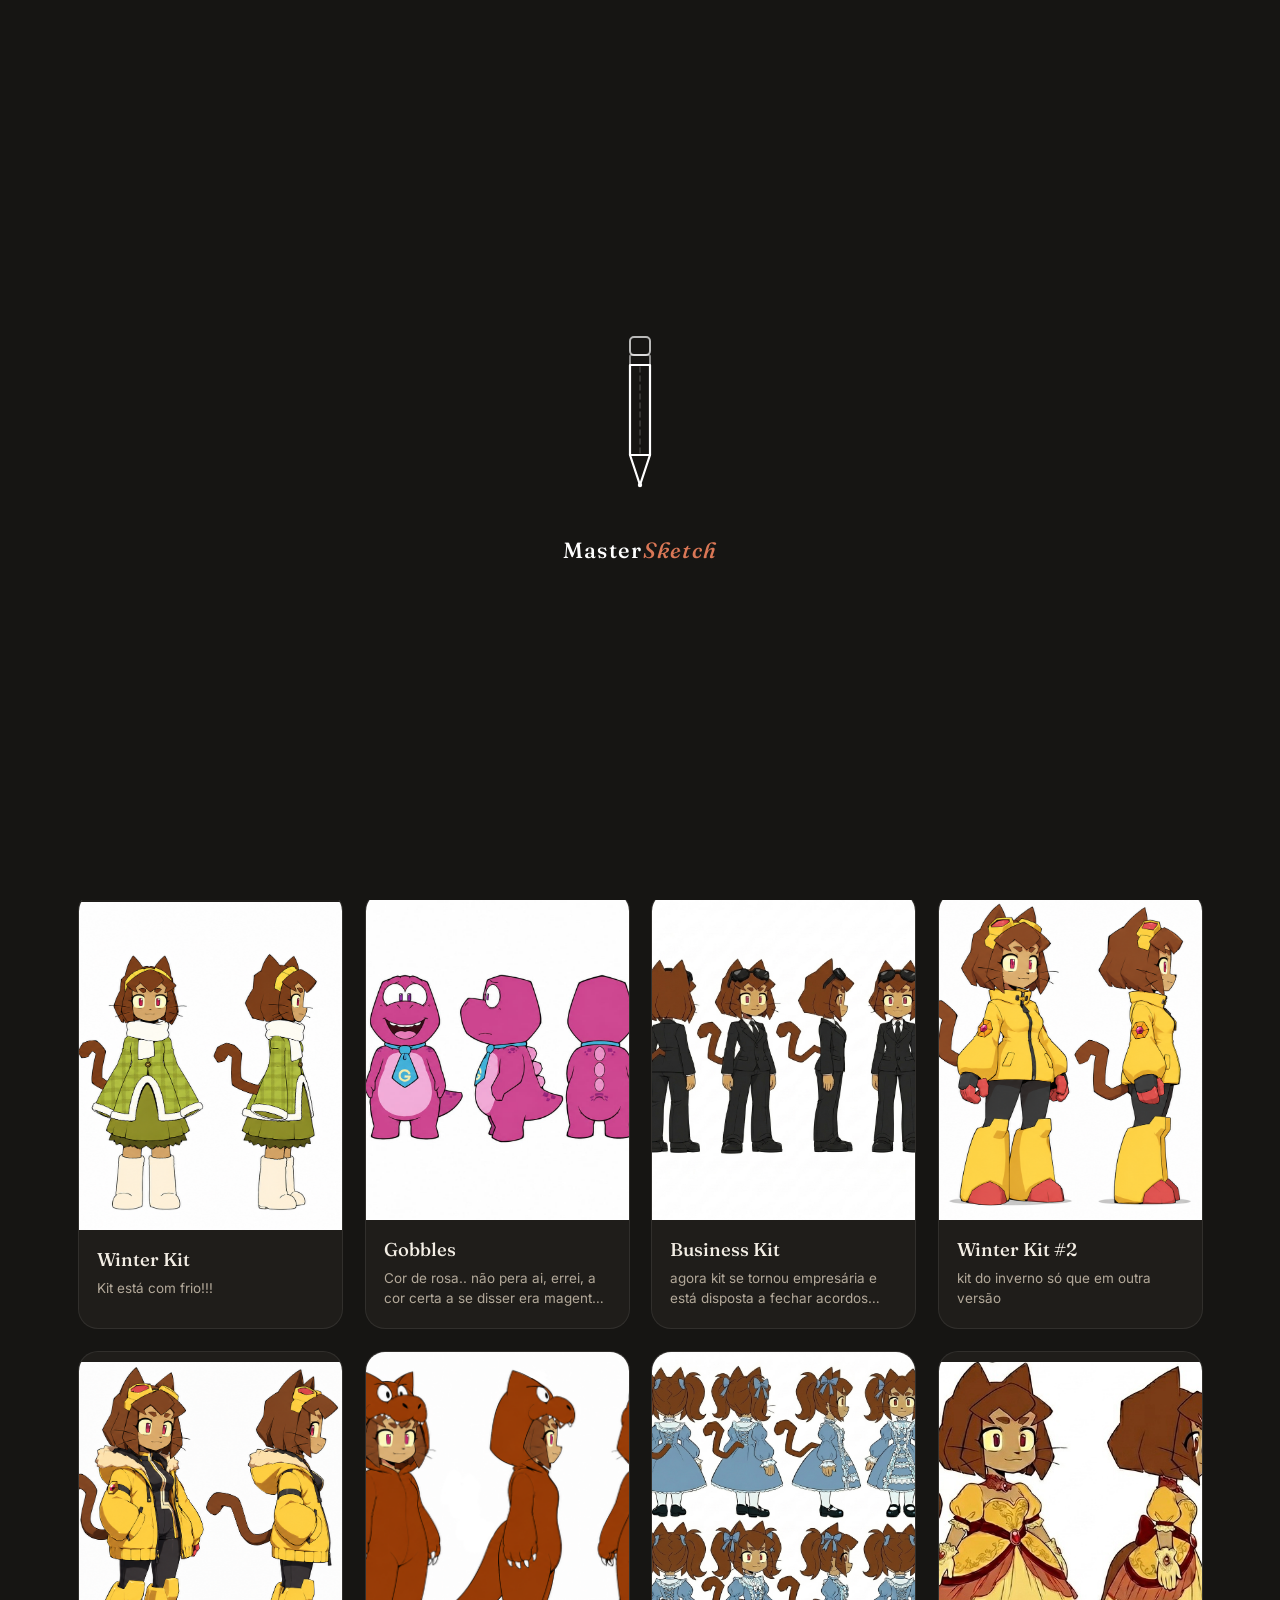
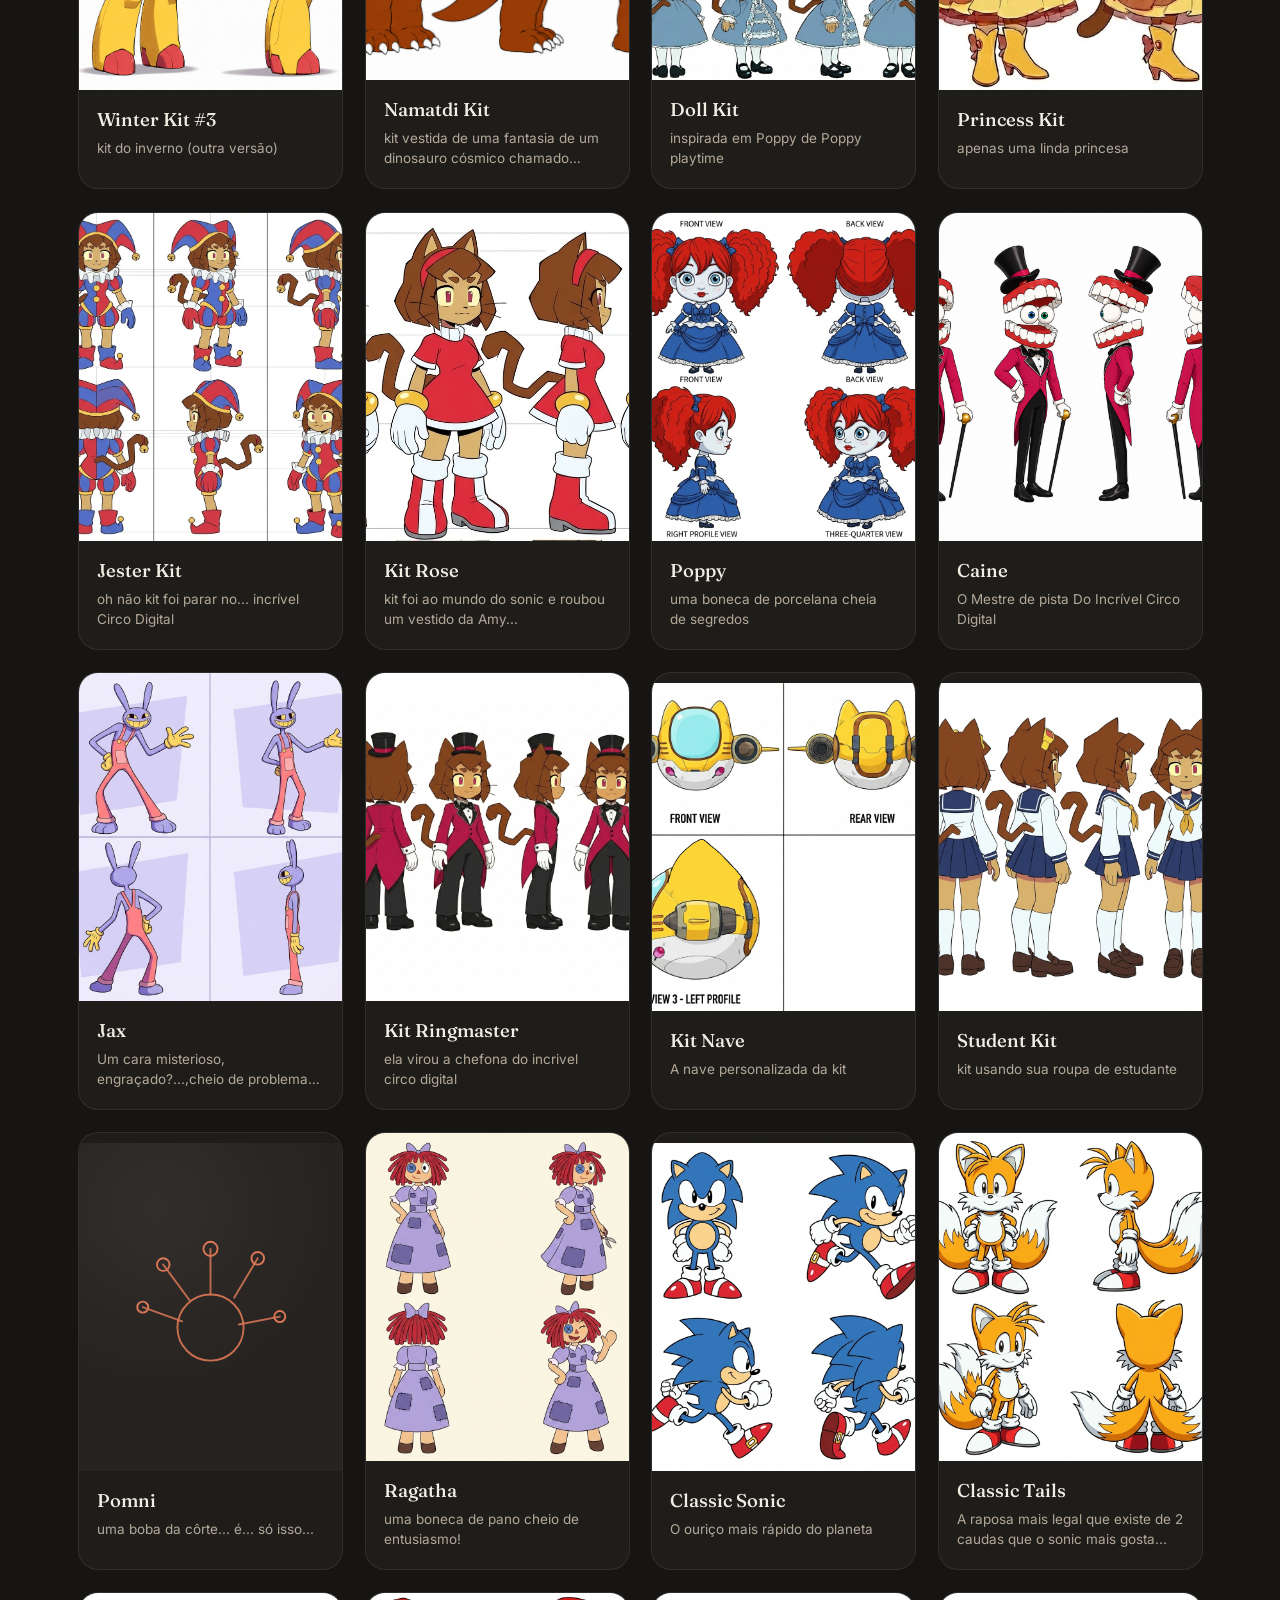
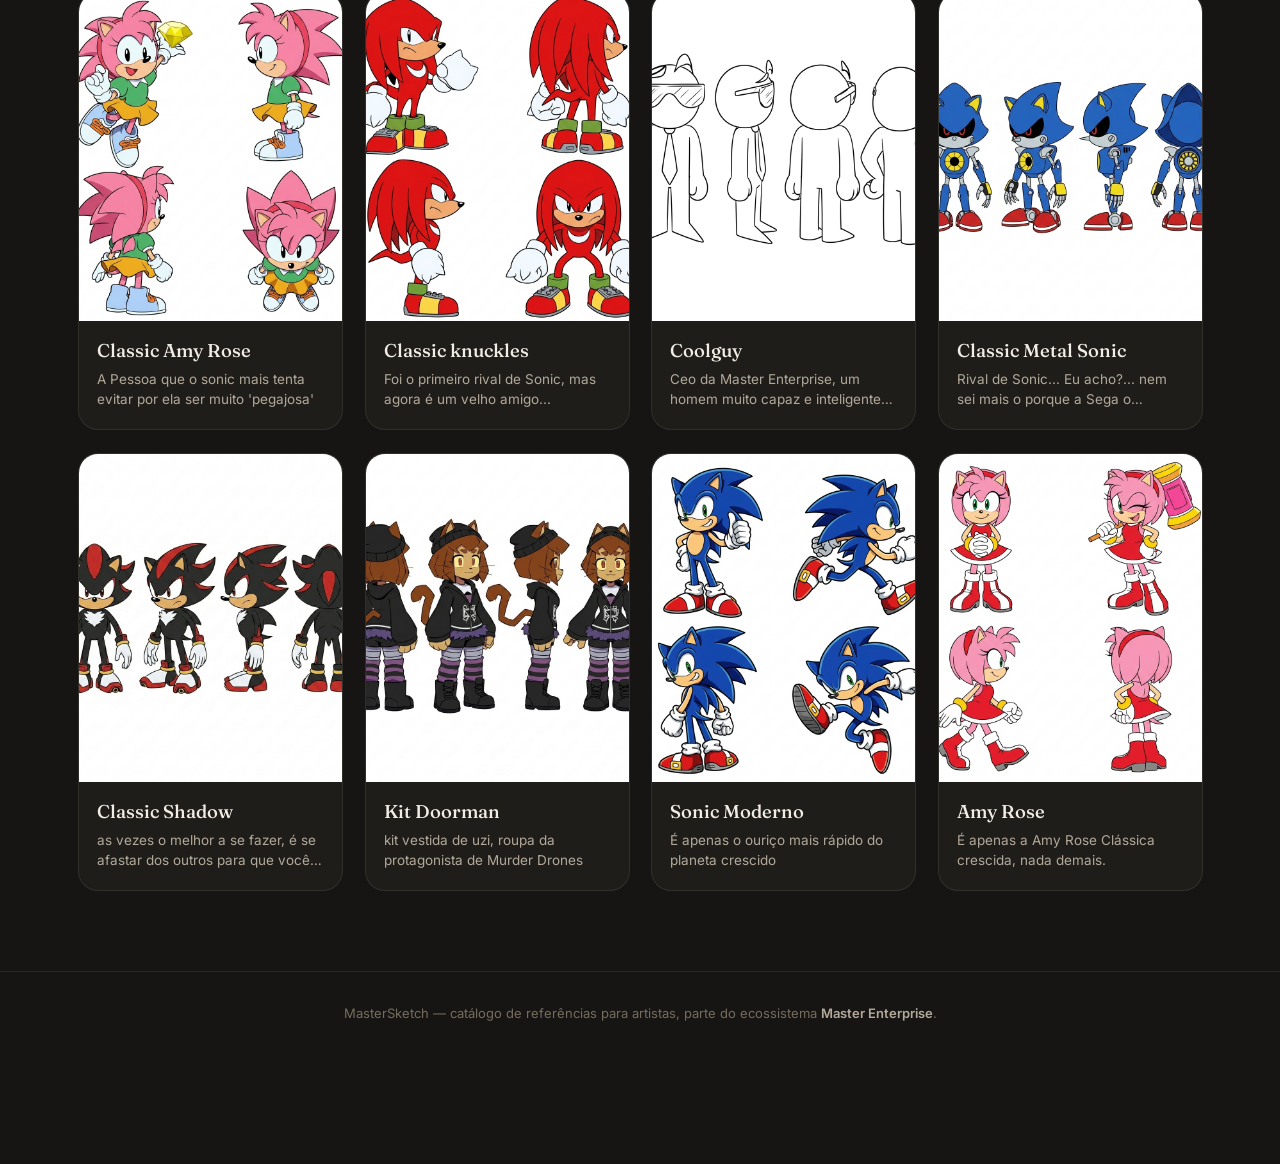
==== commit 5de02f7c: "Add files via upload" ====
--- a/index.html
+++ b/index.html
@@ -79,6 +79,12 @@
         </a>
       </nav>
 
+      <button class="updates-btn" id="updatesBtn" type="button" aria-label="Atualizações">
+        <svg viewBox="0 0 24 24" fill="none" stroke="currentColor" stroke-width="2" stroke-linecap="round" stroke-linejoin="round" aria-hidden="true">
+          <circle cx="12" cy="12" r="10"/>
+          <polyline points="12,6 12,12 16,14"/>
+        </svg>
+      </button>
       <span class="count-badge" id="resultCount" aria-live="polite">— referências</span>
     </div>
   </header>
@@ -140,6 +146,29 @@
     </div>
   </div>
 
+  <!-- UPDATES MODAL -->
+  <div class="modal-overlay" id="updatesModalOverlay" hidden>
+    <div class="modal updates-modal" role="dialog" aria-modal="true" aria-labelledby="updatesTitle">
+      <button class="modal-close" id="updatesModalClose" type="button" aria-label="Fechar">×</button>
+      <div class="modal-info">
+        <h2 id="updatesTitle">Atualizações</h2>
+        <div class="updates-content" id="updatesContent">
+          <!-- Você pode adicionar suas atualizações aqui -->
+          <div class="update-item">
+            <h3>Versão 1.2</h3>
+            <p class="update-date">23/06/2026</p>
+            <ul>
+              <li>Adicionado botão de download de imagens</li>
+              <li>Adicionado botão de reprodução de áudio</li>
+              <li>Adicionado novas referências</li>
+              <li>atualizações Em algumas Referências</li>
+            </ul>
+          </div
+        </div>
+      </div>
+    </div>
+  </div>
+
   <!-- BARRA INFERIOR DE BUSCA -->
   <div class="bottom-bar" role="search">
     <div class="bottom-bar-inner">
--- a/style.css
+++ b/style.css
@@ -295,6 +295,106 @@
   background:   rgba(225,48,108,0.08);
 }
 
+.updates-btn {
+  display:     flex;
+  align-items: center;
+  justify-content: center;
+  width:  34px;
+  height: 34px;
+  border-radius: 50%;
+  color:  var(--text-tertiary);
+  border: 1px solid transparent;
+  background: none;
+  cursor: pointer;
+  transition:
+    color        0.2s var(--ease),
+    background   0.2s var(--ease),
+    border-color 0.2s var(--ease),
+    transform    0.2s var(--ease);
+}
+
+.updates-btn svg {
+  width:  16px;
+  height: 16px;
+}
+
+.updates-btn:hover {
+  color:        var(--text);
+  background:   var(--bg-elevated-2);
+  border-color: var(--border);
+  transform:    translateY(-2px);
+}
+
+.updates-modal {
+  grid-template-columns: 1fr;
+  max-width: 600px;
+}
+
+.updates-modal .modal-info {
+  padding: 36px 34px;
+}
+
+.updates-modal h2 {
+  font-family: var(--font-display);
+  font-size: 27px;
+  font-weight: 500;
+  line-height: 1.22;
+  margin-bottom: 20px;
+}
+
+.updates-content {
+  display: flex;
+  flex-direction: column;
+  gap: 24px;
+}
+
+.update-item {
+  padding-bottom: 20px;
+  border-bottom: 1px solid var(--border);
+}
+
+.update-item:last-child {
+  border-bottom: none;
+  padding-bottom: 0;
+}
+
+.update-item h3 {
+  font-family: var(--font-display);
+  font-size: 20px;
+  font-weight: 500;
+  margin-bottom: 6px;
+  color: var(--text);
+}
+
+.update-date {
+  font-size: 13px;
+  color: var(--text-tertiary);
+  margin-bottom: 10px;
+}
+
+.update-item ul {
+  list-style: none;
+  padding: 0;
+  margin: 0;
+  display: flex;
+  flex-direction: column;
+  gap: 6px;
+}
+
+.update-item li {
+  font-size: 14px;
+  color: var(--text-secondary);
+  padding-left: 16px;
+  position: relative;
+}
+
+.update-item li::before {
+  content: "•";
+  position: absolute;
+  left: 0;
+  color: var(--accent);
+}
+
 
 /* =====================================================
    HERO
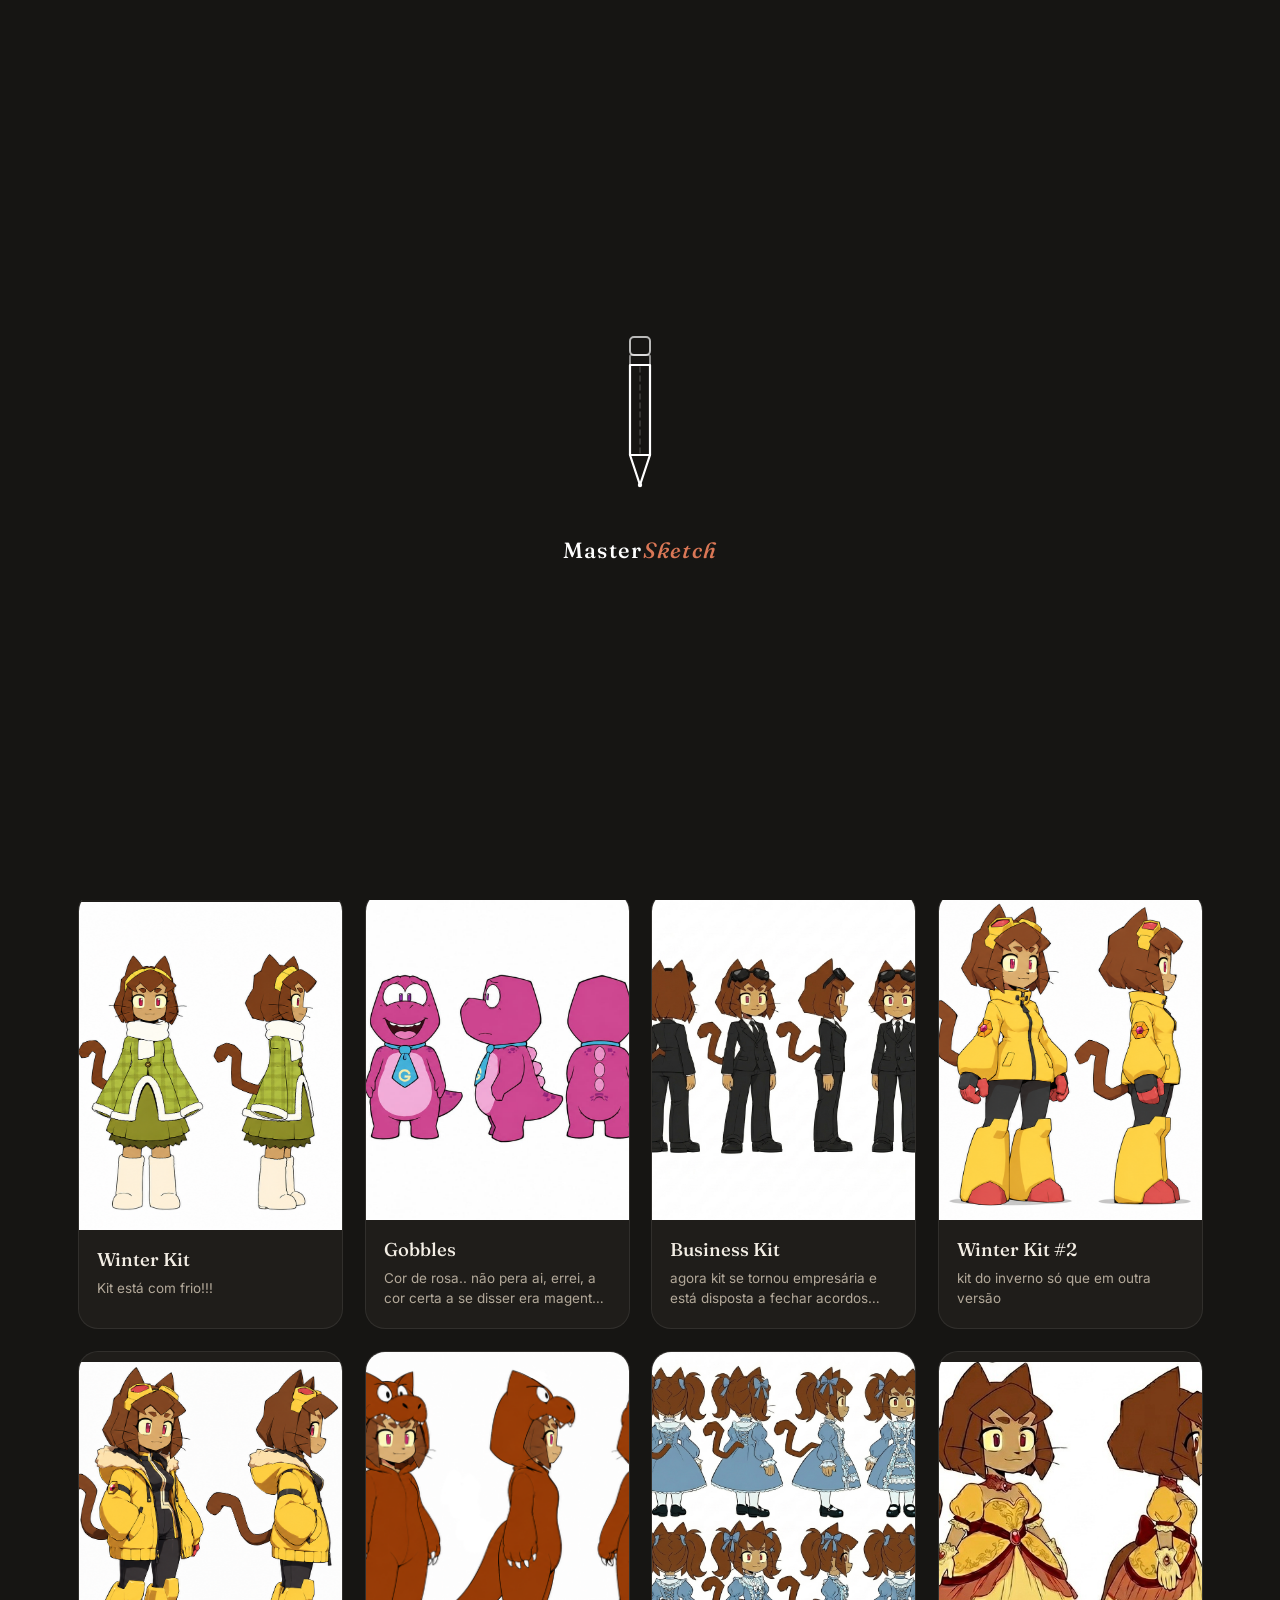
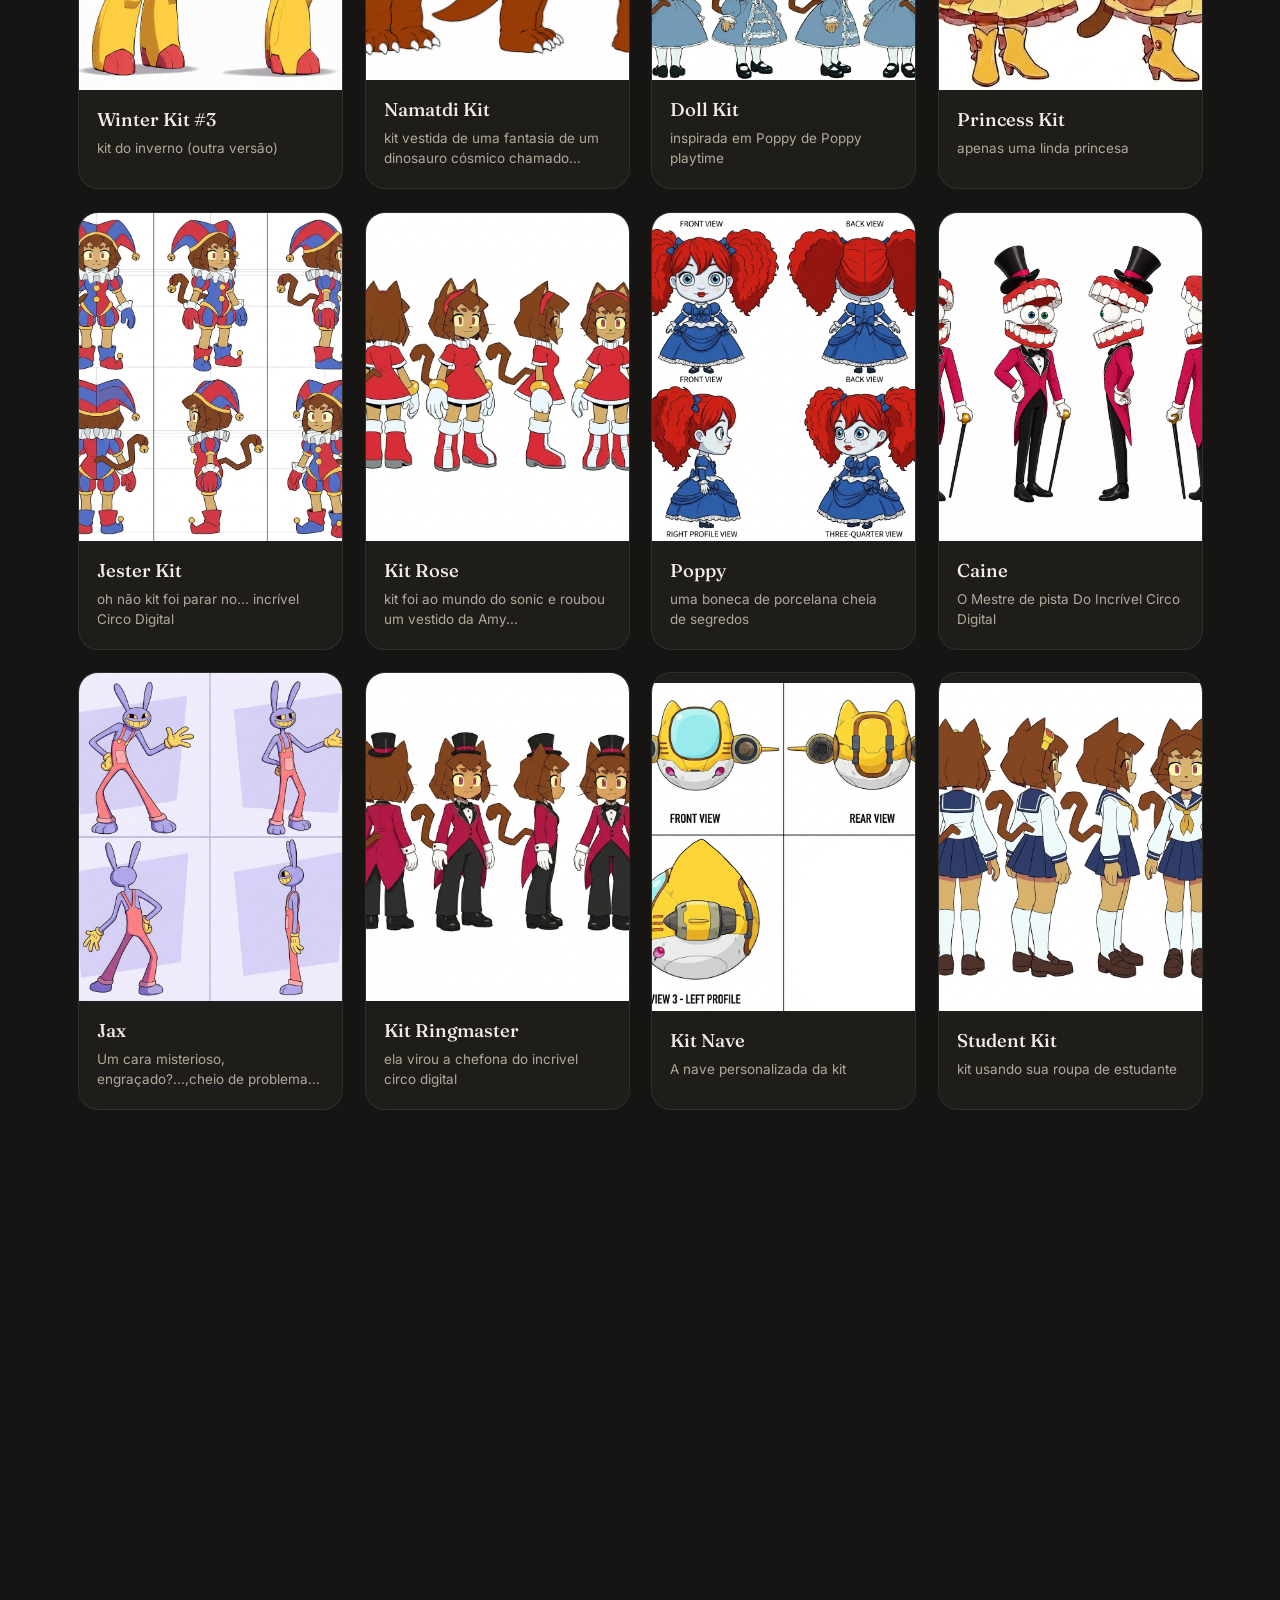
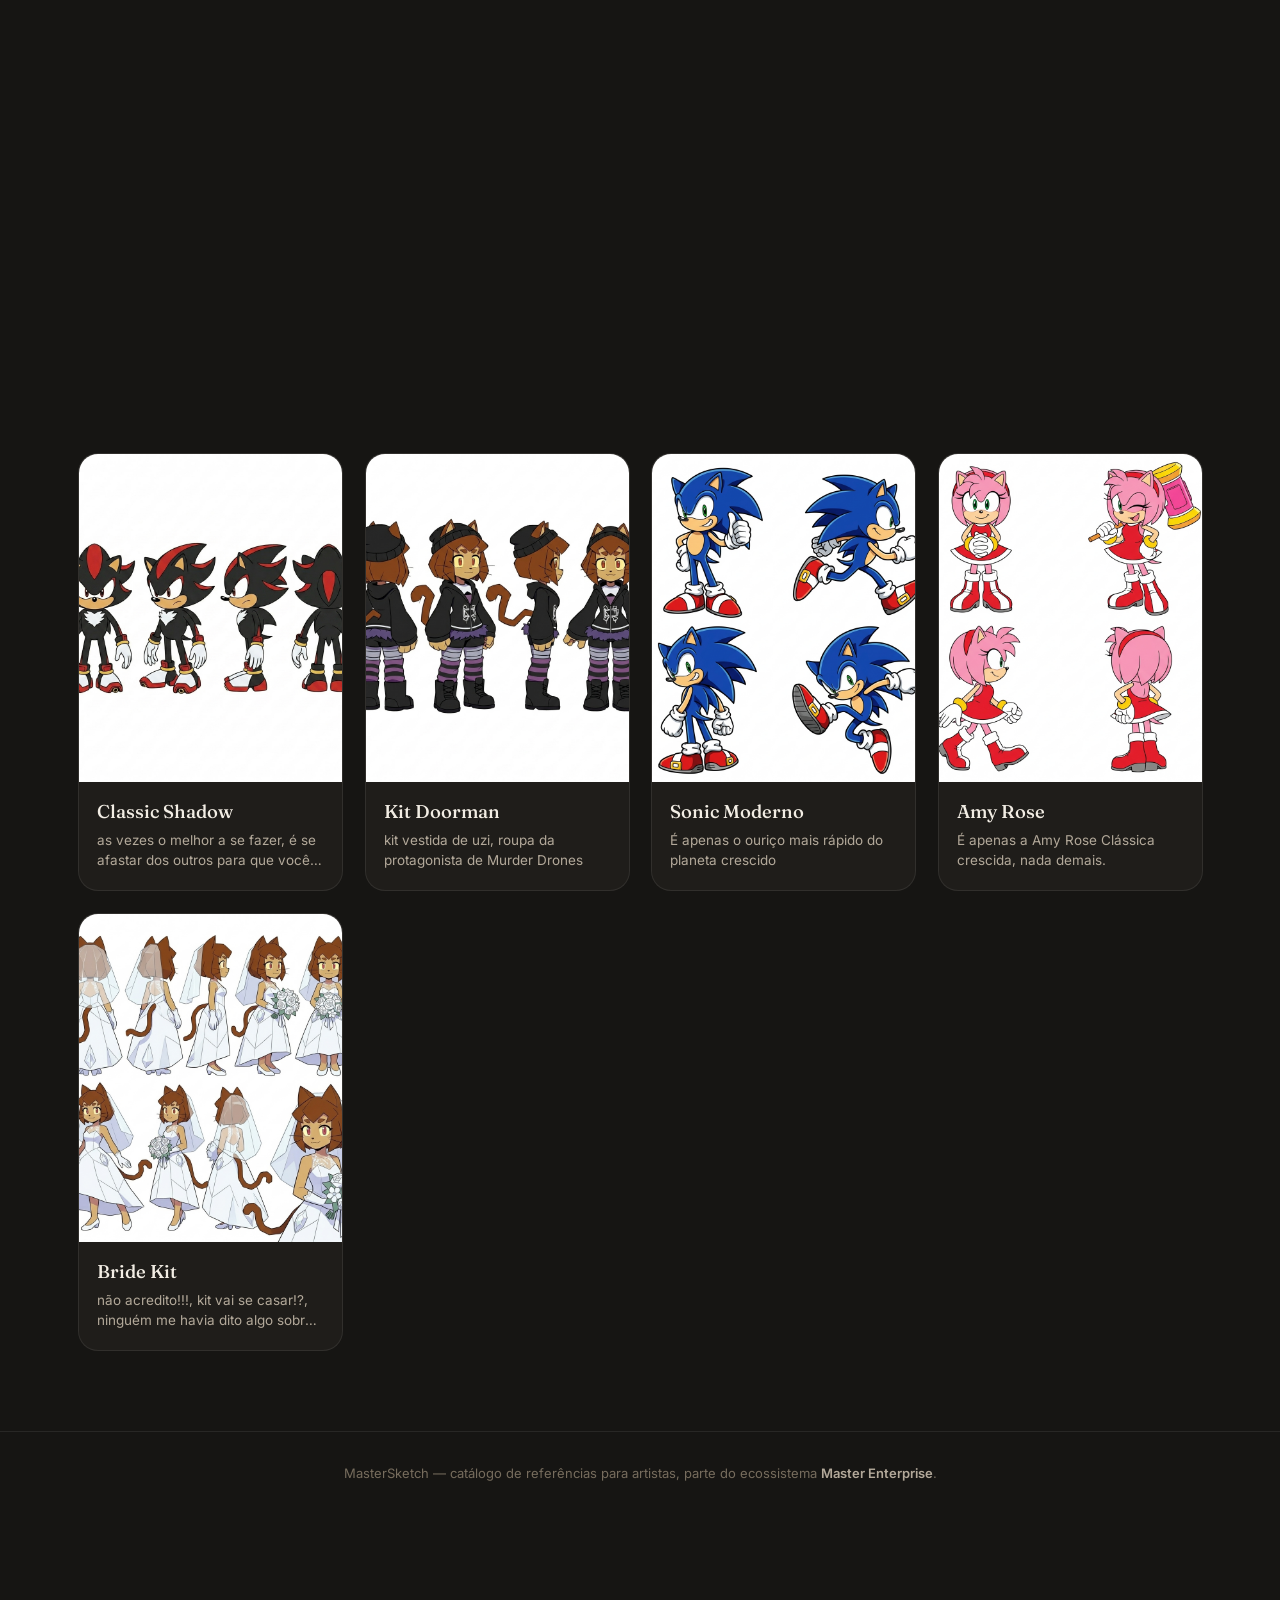
==== commit 889bf883: "Add files via upload" ====
--- a/index.html
+++ b/index.html
@@ -155,13 +155,13 @@
         <div class="updates-content" id="updatesContent">
           <!-- Você pode adicionar suas atualizações aqui -->
           <div class="update-item">
-            <h3>Versão 1.2</h3>
-            <p class="update-date">23/06/2026</p>
+            <h3>Versão 1.3</h3>
+            <p class="update-date">24/06/2026</p>
             <ul>
               <li>Adicionado botão de download de imagens</li>
               <li>Adicionado botão de reprodução de áudio</li>
               <li>Adicionado novas referências</li>
-              <li>atualizações Em algumas Referências</li>
+              <li>Atualizações Em algumas Referências</li>
             </ul>
           </div
         </div>
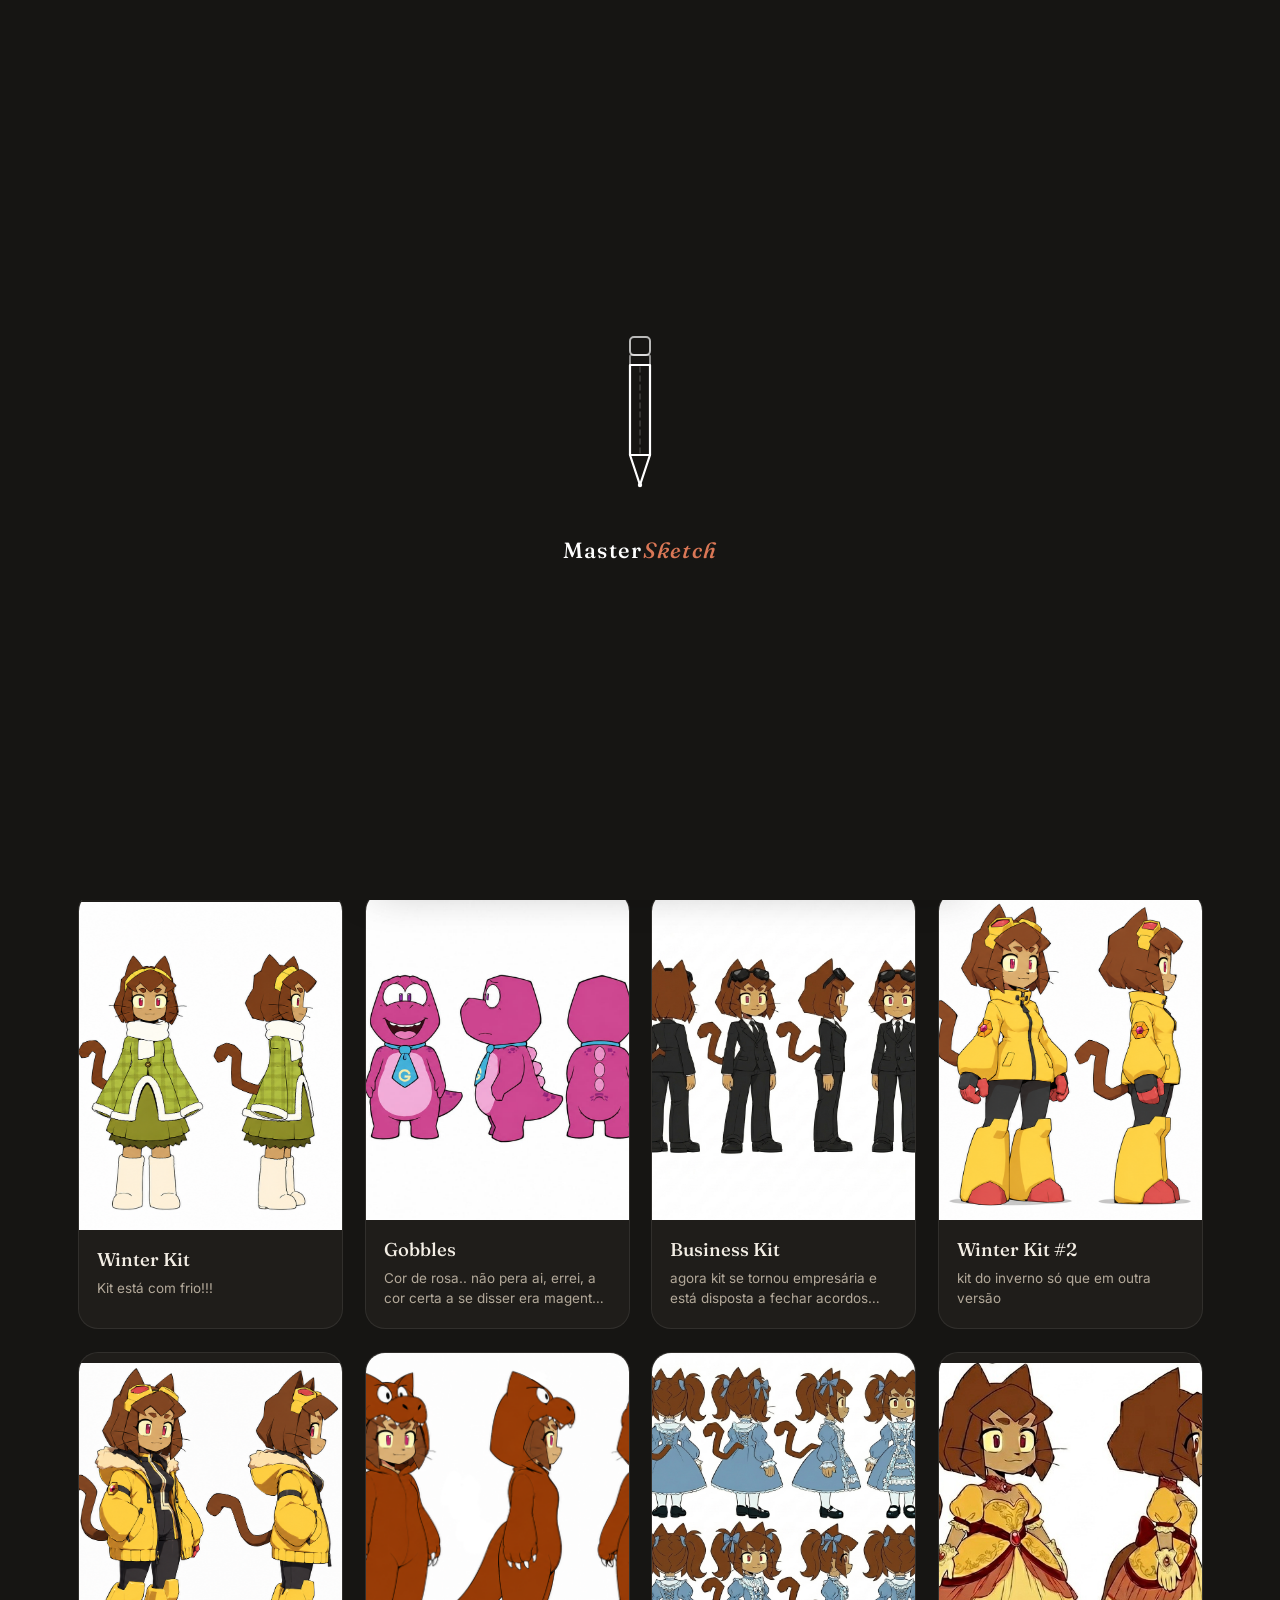
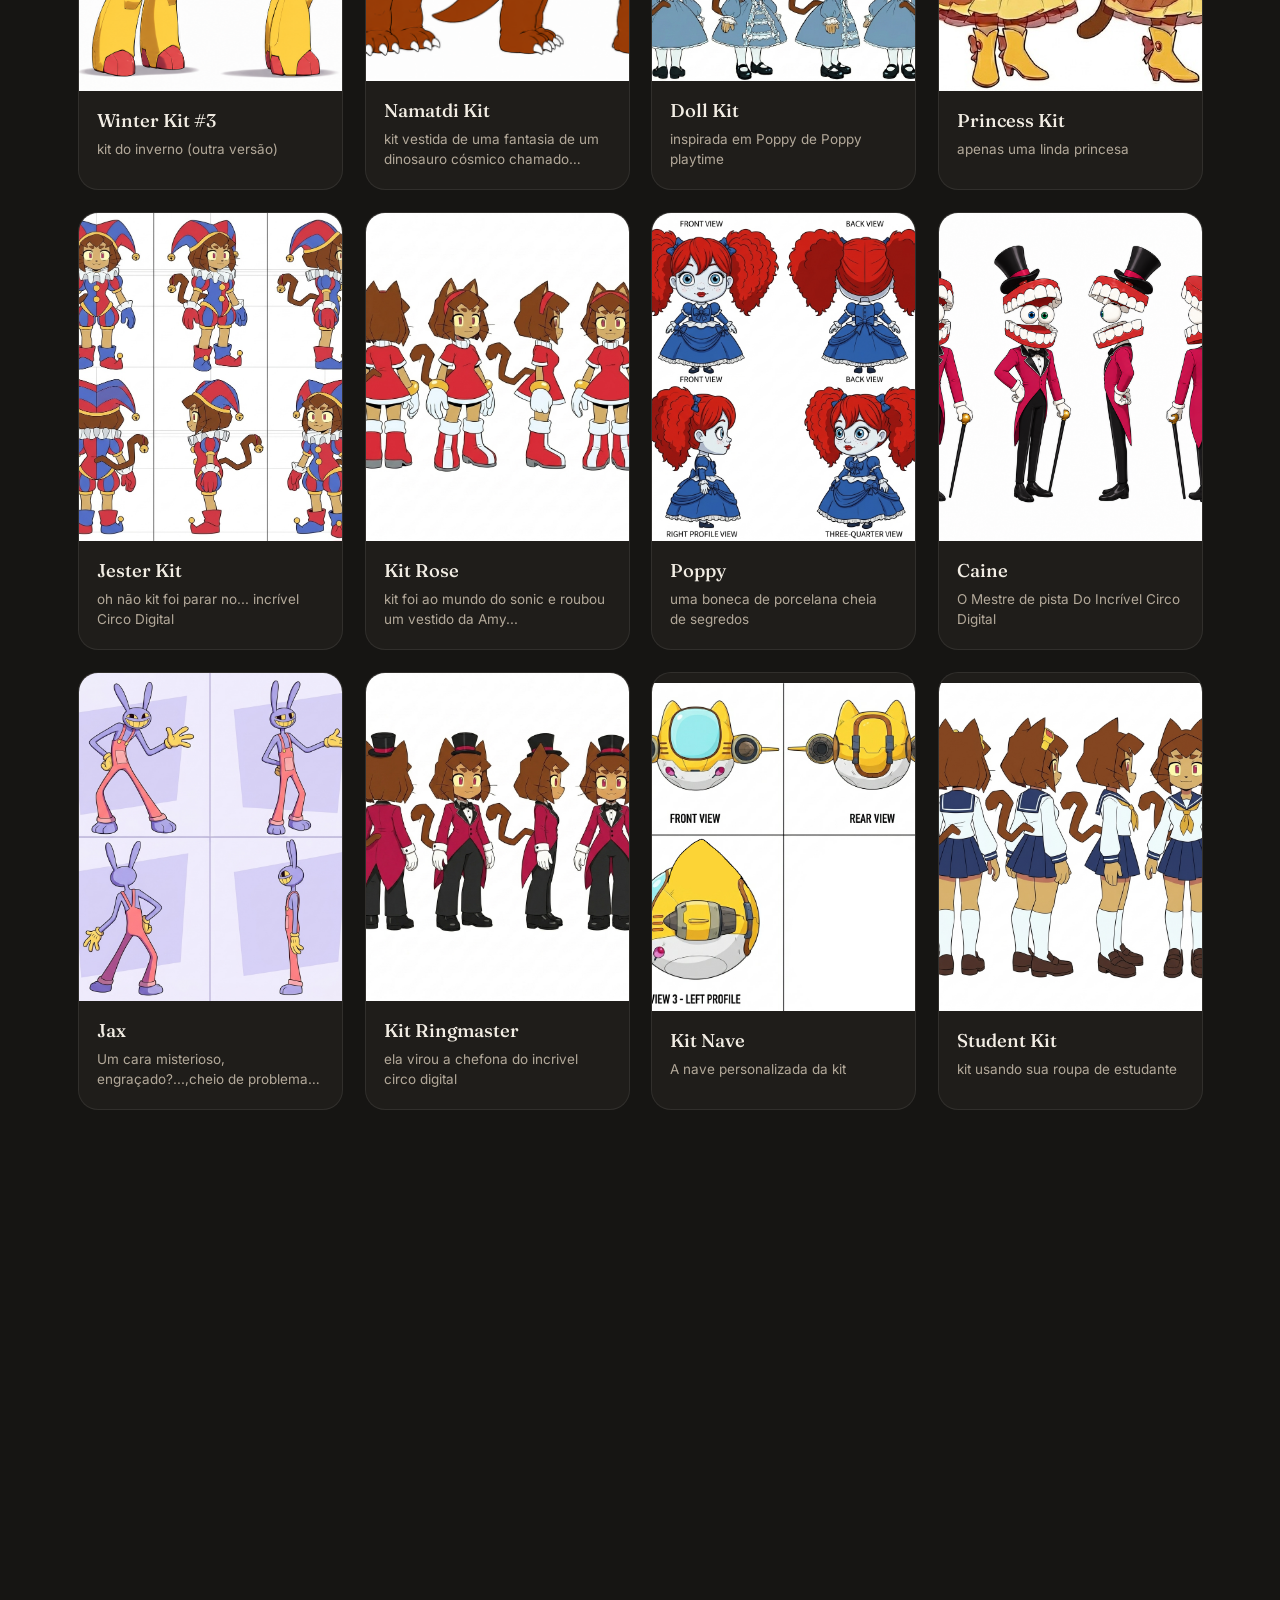
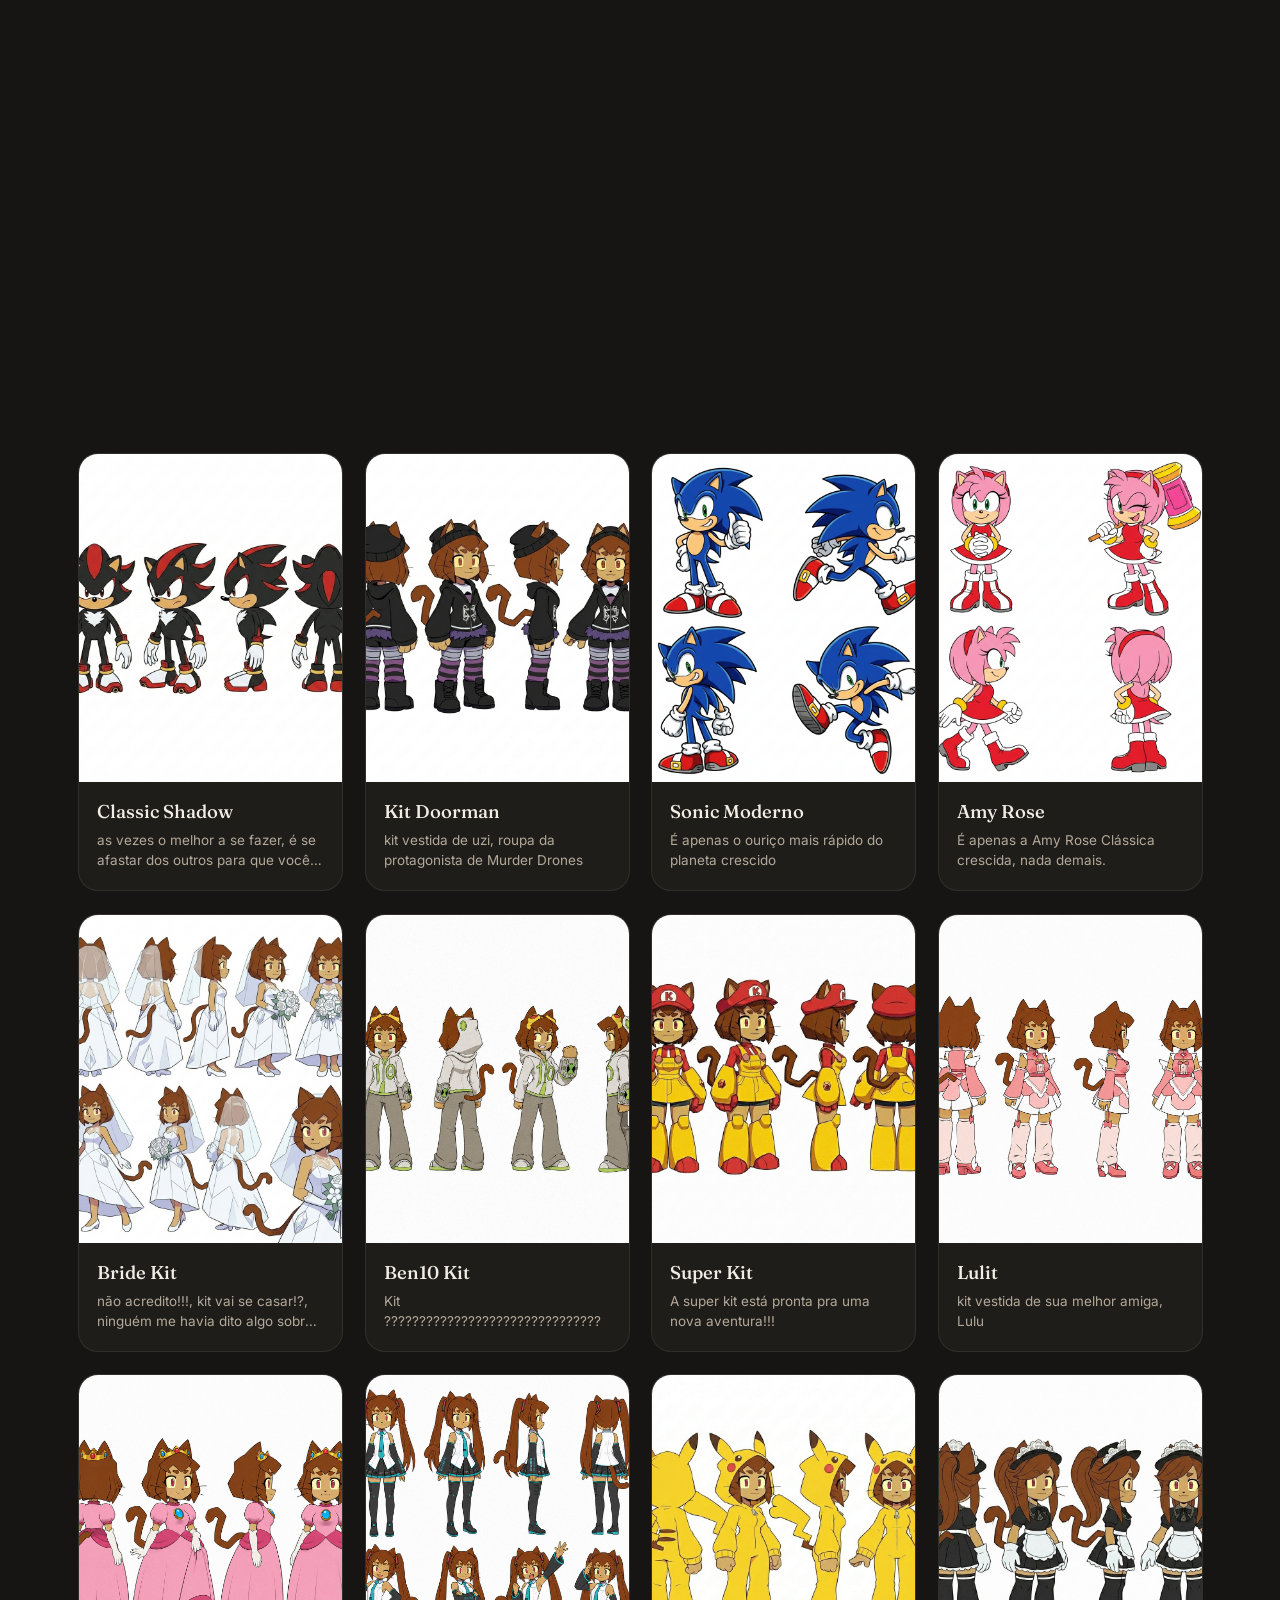
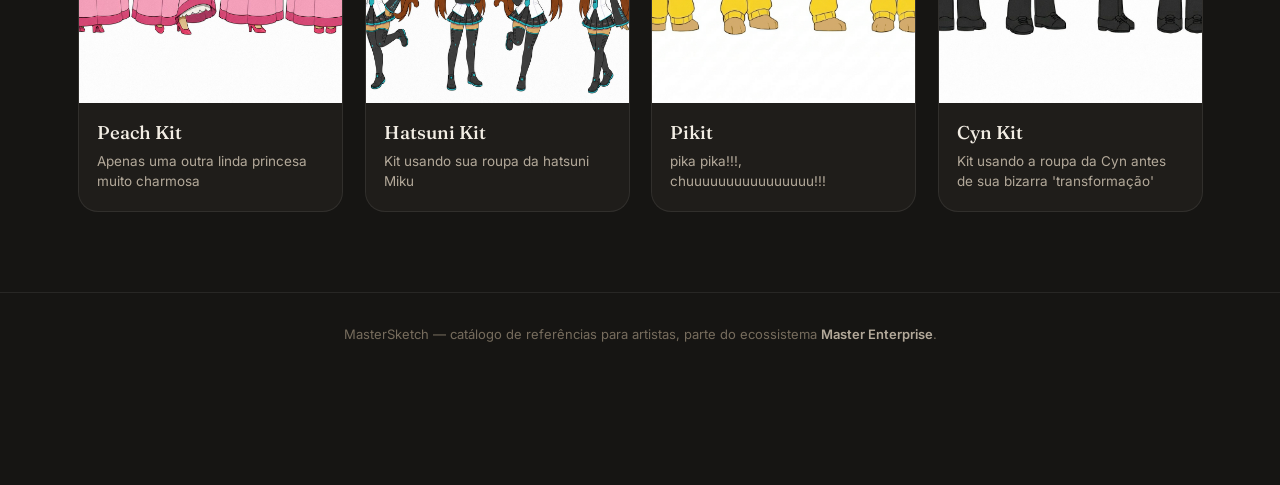
==== commit ea3307ab: "Add files via upload" ====
--- a/index.html
+++ b/index.html
@@ -48,7 +48,7 @@
   <!-- HEADER -->
   <header class="site-header">
     <div class="header-inner">
-      <a class="logo" href="#top" aria-label="MasterSketch — início">
+      <a class="logo" href="index.html" aria-label="MasterSketch — início">
         <!-- Logo: lápis branco -->
         <svg class="logo-mark" viewBox="0 0 24 24" fill="none" stroke="white" stroke-width="2" stroke-linecap="round" stroke-linejoin="round" aria-hidden="true">
           <path d="M17 3a2.828 2.828 0 1 1 4 4L7.5 20.5 2 22l1.5-5.5L17 3z"/>
@@ -56,6 +56,28 @@
         </svg>
         <span class="logo-text">Master<em>Sketch</em></span>
       </a>
+
+      <!-- NAVEGAÇÃO -->
+      <nav class="main-nav" aria-label="Navegação principal">
+        <a href="index.html" class="nav-link" aria-label="Galeria">
+          <svg viewBox="0 0 24 24" fill="none" stroke="currentColor" stroke-width="2" stroke-linecap="round" stroke-linejoin="round" aria-hidden="true">
+            <rect x="3" y="3" width="7" height="7" rx="1"/>
+            <rect x="14" y="3" width="7" height="7" rx="1"/>
+            <rect x="3" y="14" width="7" height="7" rx="1"/>
+            <rect x="14" y="14" width="7" height="7" rx="1"/>
+          </svg>
+        </a>
+        <a href="poses.html" class="nav-link" aria-label="Poses">
+          <svg viewBox="0 0 24 24" fill="none" stroke="currentColor" stroke-width="2" stroke-linecap="round" stroke-linejoin="round" aria-hidden="true">
+            <circle cx="12" cy="6" r="3"/>
+            <path d="M12 9v4"/>
+            <path d="M8 12l4 4 4-4"/>
+            <path d="M12 13v4"/>
+            <path d="M9 17v4"/>
+            <path d="M15 17v4"/>
+          </svg>
+        </a>
+      </nav>
 
       <!-- REDES SOCIAIS -->
       <nav class="social-links" aria-label="Redes sociais">
@@ -155,15 +177,13 @@
         <div class="updates-content" id="updatesContent">
           <!-- Você pode adicionar suas atualizações aqui -->
           <div class="update-item">
-            <h3>Versão 1.3</h3>
-            <p class="update-date">24/06/2026</p>
+            <h3>Versão 1.4</h3>
+            <p class="update-date">25/06/2026</p>
             <ul>
-              <li>Adicionado botão de download de imagens</li>
-              <li>Adicionado botão de reprodução de áudio</li>
-              <li>Adicionado novas referências</li>
-              <li>Atualizações Em algumas Referências</li>
+              <li>Adicionada navegação para seção de poses</li>
+              <li>Criada página de poses</li>
             </ul>
-          </div
+          </div>
         </div>
       </div>
     </div>
--- a/style.css
+++ b/style.css
@@ -209,7 +209,7 @@
   display:      flex;
   align-items:  center;
   justify-content: space-between;
-  gap: 16px;
+  gap: 12px;
 }
 
 /* --- Logo com lápis branco --- */
@@ -254,9 +254,9 @@
 .social-links {
   display:     flex;
   align-items: center;
-  gap:         4px;
+  gap:         2px;
   margin-left: auto;
-  margin-right: 12px;
+  margin-right: 8px;
 }
 
 .social-icon {
@@ -293,6 +293,42 @@
   color:        #e1306c;
   border-color: rgba(225,48,108,0.3);
   background:   rgba(225,48,108,0.08);
+}
+
+/* NAVEGAÇÃO PRINCIPAL */
+.main-nav {
+  display: flex;
+  align-items: center;
+  gap: 10px;
+  margin-right: auto;
+}
+
+.nav-link {
+  display: flex;
+  align-items: center;
+  justify-content: center;
+  width: 36px;
+  height: 36px;
+  border-radius: 8px;
+  color: var(--text-tertiary);
+  text-decoration: none;
+  transition: all 0.2s var(--ease);
+  position: relative;
+}
+
+.nav-link svg {
+  width: 22px;
+  height: 22px;
+}
+
+.nav-link:hover {
+  color: var(--text);
+  background: var(--bg-elevated-2);
+}
+
+.nav-link.active {
+  color: var(--accent);
+  background: var(--accent-soft);
 }
 
 .updates-btn {
@@ -393,6 +429,19 @@
   position: absolute;
   left: 0;
   color: var(--accent);
+}
+
+/* COMING SOON SECTION */
+.coming-soon-section {
+  position: relative;
+  z-index: 1;
+  max-width: 1180px;
+  margin: 0 auto;
+  padding: 40px 28px 80px;
+}
+
+.coming-soon-section .empty-state {
+  padding: 100px 20px;
 }
 
 
@@ -1033,8 +1082,32 @@
 /* =====================================================
    RESPONSIVIDADE
    ===================================================== */
+@media (max-width: 640px) {
+  .header-inner  { padding: 10px 12px; gap: 6px; }
+  .logo-text     { display: none; }
+  .logo-mark     { width: 20px; height: 20px; }
+  .main-nav      { gap: 6px; }
+  .nav-link      { width: 32px; height: 32px; }
+  .nav-link svg  { width: 18px; height: 18px; }
+  .social-links  { gap: 2px; margin-right: 4px; }
+  .social-icon   { width: 28px; height: 28px; }
+  .social-icon svg { width: 14px; height: 14px; }
+  .updates-btn   { width: 28px; height: 28px; }
+  .updates-btn svg { width: 14px; height: 14px; }
+  .count-badge   { display: none; }
+  .hero          { padding: 48px 16px 30px; }
+  .gallery-section { padding: 12px 16px 60px; }
+  .bottom-bar    { padding: 16px 14px calc(14px + env(safe-area-inset-bottom)); }
+  .bottom-icon-btn { width: 42px; height: 42px; }
+  .site-footer   { padding-bottom: 130px; }
+  .modal         { grid-template-columns: 1fr; max-height: 92vh; overflow-y: auto; }
+  .modal-art     { min-height: 200px; padding: 22px; }
+  .modal-info    { padding: 24px 22px 30px; }
+  .modal-nav     { display: none; }
+  .sug-badge     { display: none; }
+}
+
 @media (max-width: 760px) {
-  .header-inner  { padding: 14px 18px; }
   .hero          { padding: 48px 18px 30px; }
   .gallery-section { padding: 12px 18px 60px; }
   .bottom-bar    { padding: 16px 14px calc(14px + env(safe-area-inset-bottom)); }
@@ -1046,9 +1119,6 @@
   .modal-nav     { display: none; }
   .sug-badge     { display: none; }
   .count-badge   { display: none; }
-  .social-links  { margin-right: 0; }
-  .social-icon   { width: 30px; height: 30px; }
-  .social-icon svg { width: 15px; height: 15px; }
 }
 
 @media (prefers-reduced-motion: reduce) {
